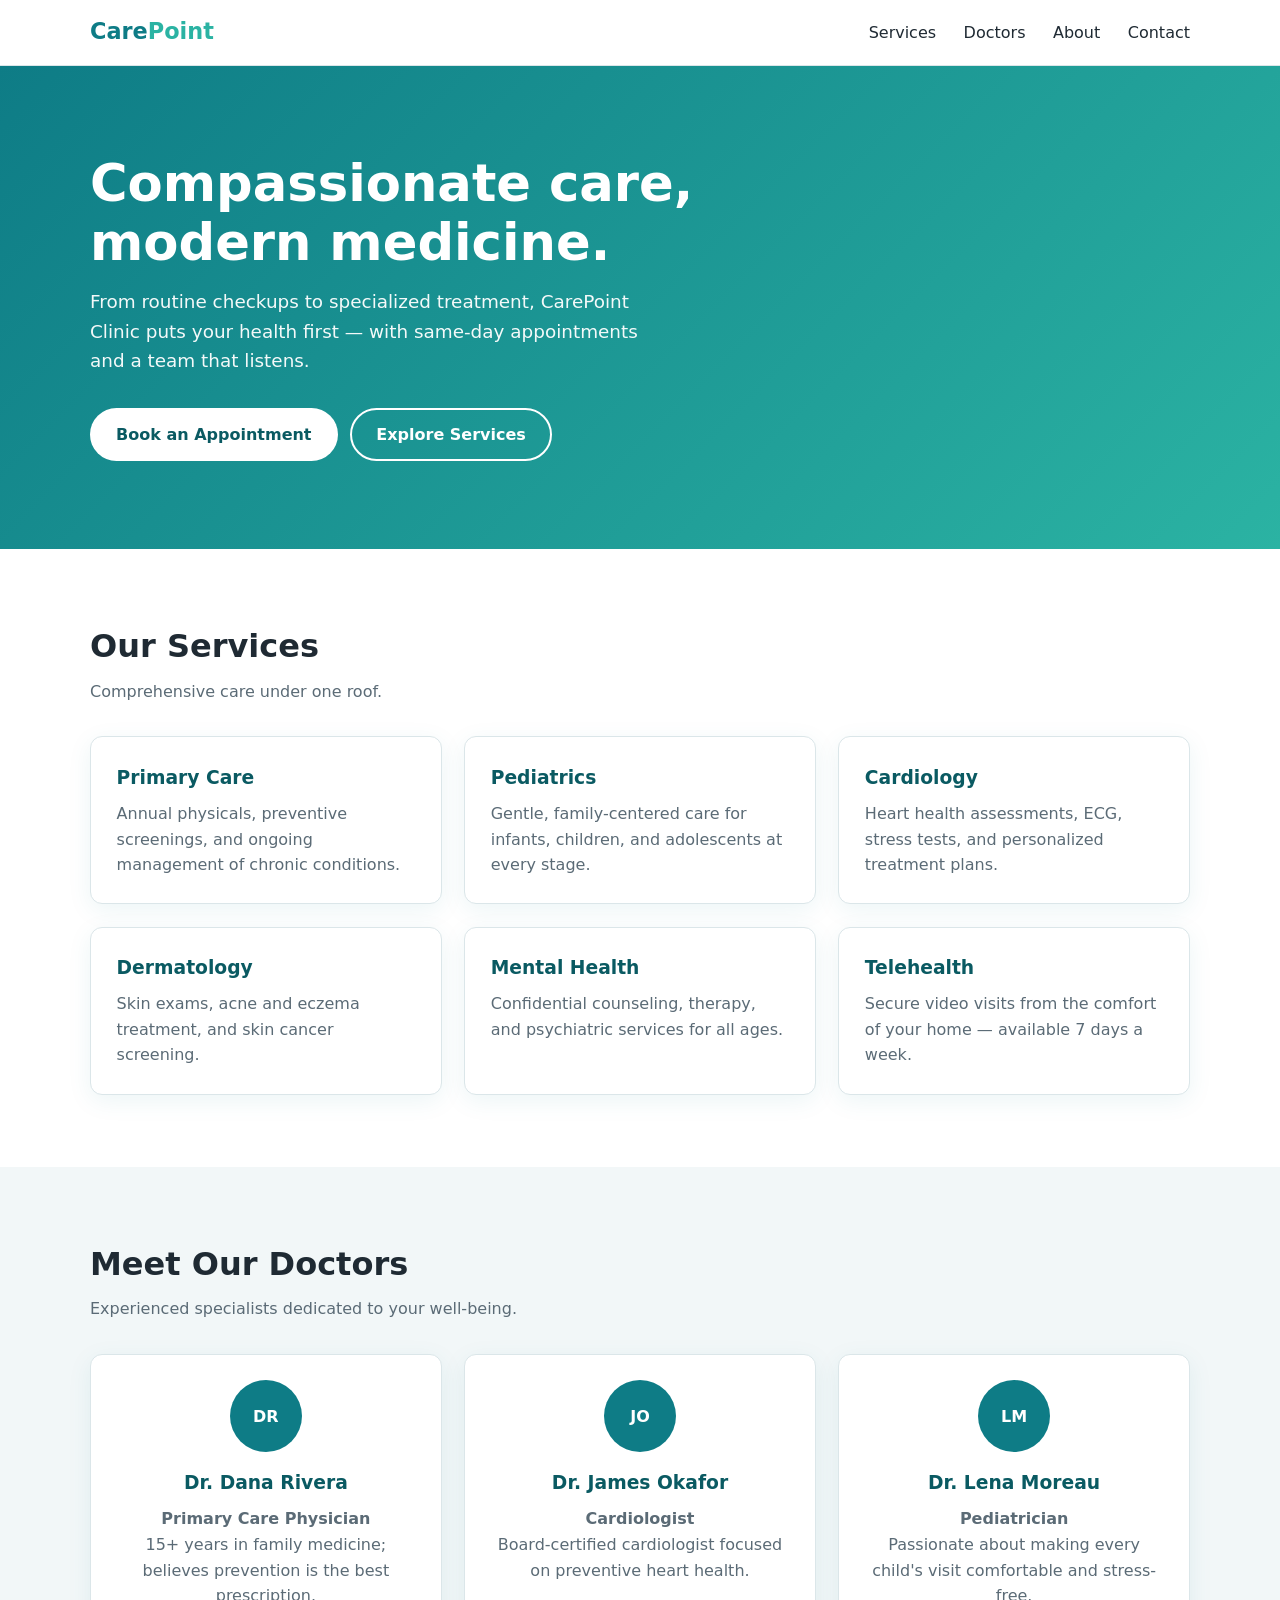
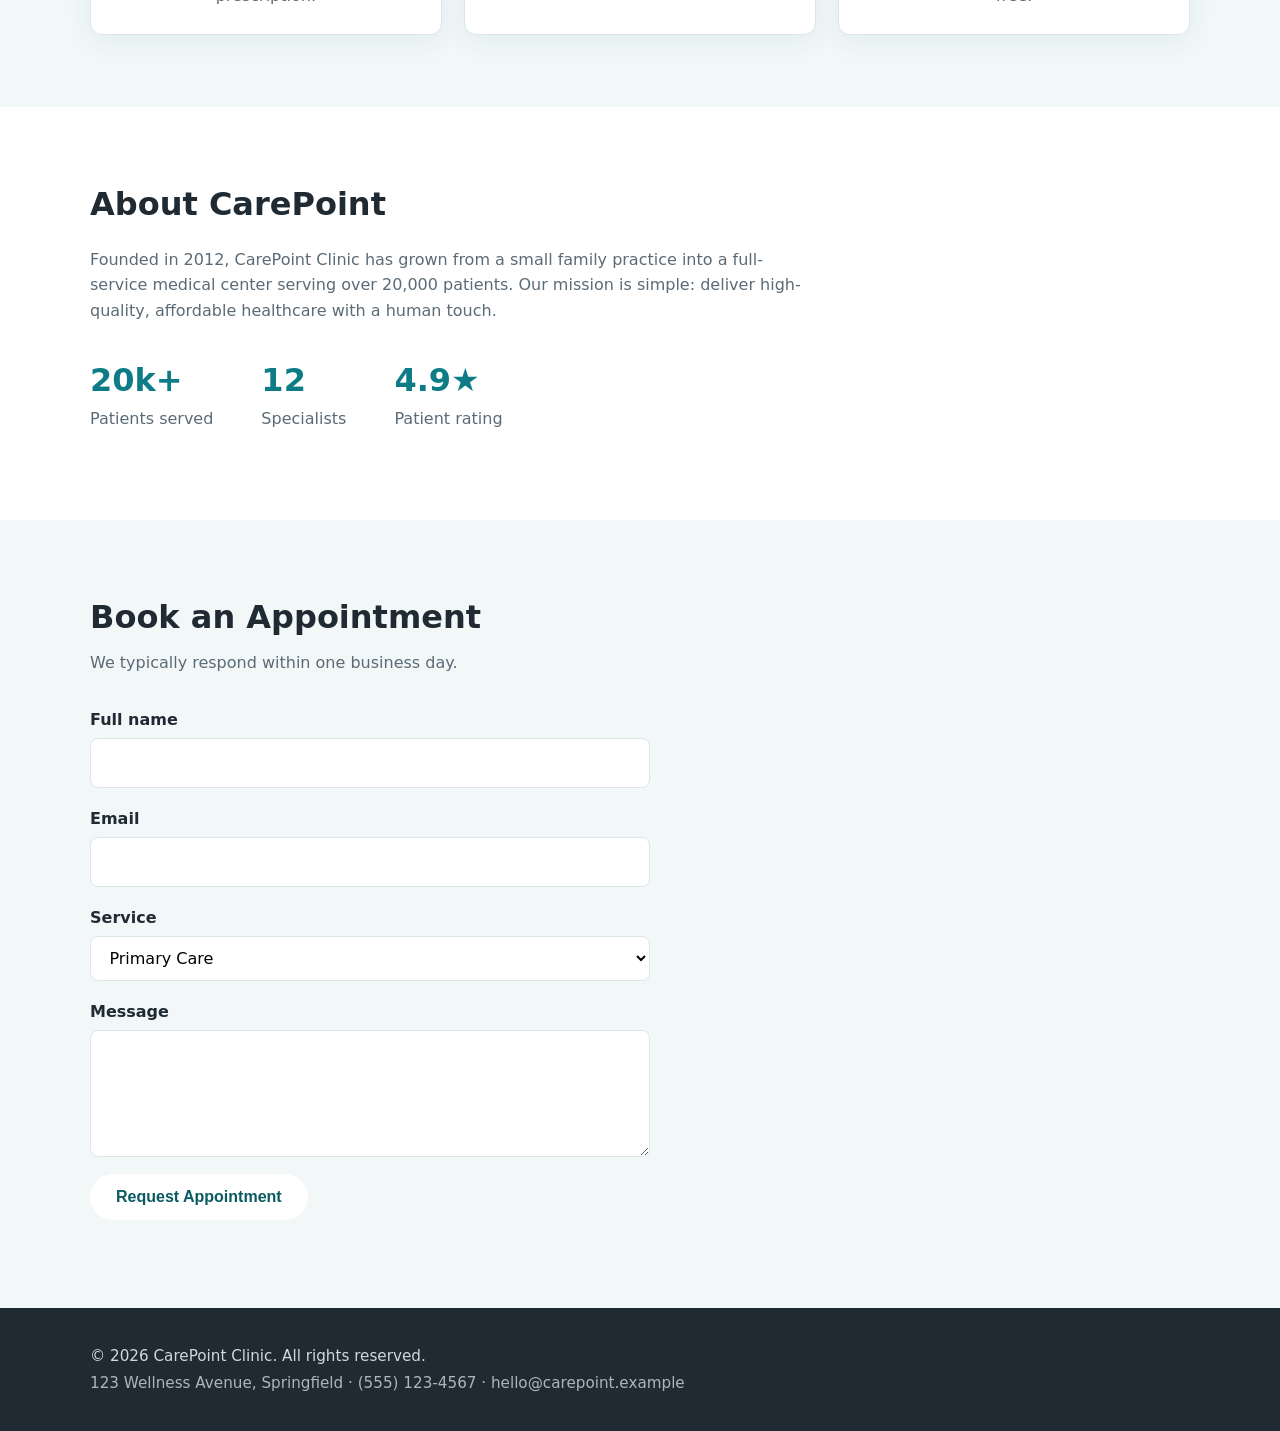
==== index.html @ 27d7a34d "Initial commit: CarePoint Clinic medical site" ====
<!DOCTYPE html>
<html lang="en">
<head>
  <meta charset="UTF-8" />
  <meta name="viewport" content="width=device-width, initial-scale=1.0" />
  <meta name="description" content="CarePoint Clinic — compassionate, modern healthcare for you and your family." />
  <title>CarePoint Clinic — Modern Healthcare</title>
  <link rel="stylesheet" href="styles.css" />
</head>
<body>
  <header class="site-header">
    <div class="container header-inner">
      <a class="logo" href="#top">Care<span>Point</span></a>
      <nav class="main-nav" id="mainNav">
        <a href="#services">Services</a>
        <a href="#doctors">Doctors</a>
        <a href="#about">About</a>
        <a href="#contact">Contact</a>
      </nav>
      <button class="nav-toggle" id="navToggle" aria-label="Toggle navigation" aria-expanded="false">
        <span></span><span></span><span></span>
      </button>
    </div>
  </header>

  <main id="top">
    <section class="hero">
      <div class="container hero-inner">
        <h1>Compassionate care,<br />modern medicine.</h1>
        <p>From routine checkups to specialized treatment, CarePoint Clinic puts your health first — with same-day appointments and a team that listens.</p>
        <div class="hero-actions">
          <a class="btn btn-primary" href="#contact">Book an Appointment</a>
          <a class="btn btn-outline" href="#services">Explore Services</a>
        </div>
      </div>
    </section>

    <section id="services" class="section">
      <div class="container">
        <h2>Our Services</h2>
        <p class="section-sub">Comprehensive care under one roof.</p>
        <div class="card-grid">
          <article class="card">
            <h3>Primary Care</h3>
            <p>Annual physicals, preventive screenings, and ongoing management of chronic conditions.</p>
          </article>
          <article class="card">
            <h3>Pediatrics</h3>
            <p>Gentle, family-centered care for infants, children, and adolescents at every stage.</p>
          </article>
          <article class="card">
            <h3>Cardiology</h3>
            <p>Heart health assessments, ECG, stress tests, and personalized treatment plans.</p>
          </article>
          <article class="card">
            <h3>Dermatology</h3>
            <p>Skin exams, acne and eczema treatment, and skin cancer screening.</p>
          </article>
          <article class="card">
            <h3>Mental Health</h3>
            <p>Confidential counseling, therapy, and psychiatric services for all ages.</p>
          </article>
          <article class="card">
            <h3>Telehealth</h3>
            <p>Secure video visits from the comfort of your home — available 7 days a week.</p>
          </article>
        </div>
      </div>
    </section>

    <section id="doctors" class="section section-alt">
      <div class="container">
        <h2>Meet Our Doctors</h2>
        <p class="section-sub">Experienced specialists dedicated to your well-being.</p>
        <div class="card-grid">
          <article class="card doctor-card">
            <div class="avatar" aria-hidden="true">DR</div>
            <h3>Dr. Dana Rivera</h3>
            <p class="role">Primary Care Physician</p>
            <p>15+ years in family medicine; believes prevention is the best prescription.</p>
          </article>
          <article class="card doctor-card">
            <div class="avatar" aria-hidden="true">JO</div>
            <h3>Dr. James Okafor</h3>
            <p class="role">Cardiologist</p>
            <p>Board-certified cardiologist focused on preventive heart health.</p>
          </article>
          <article class="card doctor-card">
            <div class="avatar" aria-hidden="true">LM</div>
            <h3>Dr. Lena Moreau</h3>
            <p class="role">Pediatrician</p>
            <p>Passionate about making every child's visit comfortable and stress-free.</p>
          </article>
        </div>
      </div>
    </section>

    <section id="about" class="section">
      <div class="container about-inner">
        <h2>About CarePoint</h2>
        <p>Founded in 2012, CarePoint Clinic has grown from a small family practice into a full-service medical center serving over 20,000 patients. Our mission is simple: deliver high-quality, affordable healthcare with a human touch.</p>
        <ul class="stats">
          <li><strong>20k+</strong><span>Patients served</span></li>
          <li><strong>12</strong><span>Specialists</span></li>
          <li><strong>4.9★</strong><span>Patient rating</span></li>
        </ul>
      </div>
    </section>

    <section id="contact" class="section section-alt">
      <div class="container contact-inner">
        <h2>Book an Appointment</h2>
        <p class="section-sub">We typically respond within one business day.</p>
        <form class="contact-form" id="contactForm">
          <div class="form-row">
            <label for="name">Full name</label>
            <input type="text" id="name" name="name" required />
          </div>
          <div class="form-row">
            <label for="email">Email</label>
            <input type="email" id="email" name="email" required />
          </div>
          <div class="form-row">
            <label for="service">Service</label>
            <select id="service" name="service">
              <option>Primary Care</option>
              <option>Pediatrics</option>
              <option>Cardiology</option>
              <option>Dermatology</option>
              <option>Mental Health</option>
              <option>Telehealth</option>
            </select>
          </div>
          <div class="form-row">
            <label for="message">Message</label>
            <textarea id="message" name="message" rows="4"></textarea>
          </div>
          <button type="submit" class="btn btn-primary">Request Appointment</button>
          <p class="form-status" id="formStatus" role="status" aria-live="polite"></p>
        </form>
      </div>
    </section>
  </main>

  <footer class="site-footer">
    <div class="container footer-inner">
      <p>&copy; <span id="year"></span> CarePoint Clinic. All rights reserved.</p>
      <p class="footer-note">123 Wellness Avenue, Springfield · (555) 123-4567 · hello@carepoint.example</p>
    </div>
  </footer>

  <script src="script.js"></script>
</body>
</html>
---- styles.css ----
:root {
  --primary: #0e7c86;
  --primary-dark: #0a5a62;
  --accent: #2bb3a3;
  --text: #1f2a33;
  --muted: #5b6b76;
  --bg: #ffffff;
  --bg-alt: #f2f7f8;
  --border: #dbe6e9;
  --radius: 12px;
  --shadow: 0 6px 24px rgba(14, 124, 134, 0.08);
}

* { box-sizing: border-box; }

html { scroll-behavior: smooth; }

body {
  margin: 0;
  font-family: "Segoe UI", system-ui, -apple-system, sans-serif;
  color: var(--text);
  background: var(--bg);
  line-height: 1.6;
}

.container {
  width: min(1100px, 92%);
  margin: 0 auto;
}

/* Header */
.site-header {
  position: sticky;
  top: 0;
  background: rgba(255, 255, 255, 0.95);
  backdrop-filter: blur(6px);
  border-bottom: 1px solid var(--border);
  z-index: 10;
}

.header-inner {
  display: flex;
  align-items: center;
  justify-content: space-between;
  padding: 0.9rem 0;
}

.logo {
  font-size: 1.4rem;
  font-weight: 700;
  color: var(--primary);
  text-decoration: none;
}
.logo span { color: var(--accent); }

.main-nav a {
  margin-left: 1.4rem;
  color: var(--text);
  text-decoration: none;
  font-weight: 500;
}
.main-nav a:hover { color: var(--primary); }

.nav-toggle {
  display: none;
  flex-direction: column;
  gap: 5px;
  background: none;
  border: 0;
  cursor: pointer;
  padding: 6px;
}
.nav-toggle span {
  width: 24px;
  height: 2px;
  background: var(--text);
  display: block;
}

/* Hero */
.hero {
  background: linear-gradient(135deg, var(--primary) 0%, var(--accent) 100%);
  color: #fff;
  padding: 5.5rem 0;
}
.hero h1 {
  font-size: clamp(2rem, 5vw, 3.2rem);
  line-height: 1.15;
  margin: 0 0 1rem;
}
.hero p {
  font-size: 1.15rem;
  max-width: 560px;
  margin: 0 0 2rem;
  opacity: 0.95;
}
.hero-actions { display: flex; gap: 0.8rem; flex-wrap: wrap; }

/* Buttons */
.btn {
  display: inline-block;
  padding: 0.75rem 1.5rem;
  border-radius: 999px;
  font-weight: 600;
  text-decoration: none;
  border: 2px solid transparent;
  cursor: pointer;
  font-size: 1rem;
}
.btn-primary {
  background: #fff;
  color: var(--primary-dark);
}
.btn-primary:hover { background: #eaf6f7; }
.btn-outline {
  border-color: #fff;
  color: #fff;
}
.btn-outline:hover { background: rgba(255, 255, 255, 0.12); }

/* Sections */
.section { padding: 4.5rem 0; }
.section-alt { background: var(--bg-alt); }
.section h2 { font-size: 2rem; margin: 0 0 0.4rem; }
.section-sub { color: var(--muted); margin: 0 0 2rem; }

/* Cards */
.card-grid {
  display: grid;
  grid-template-columns: repeat(auto-fit, minmax(260px, 1fr));
  gap: 1.4rem;
}
.card {
  background: #fff;
  border: 1px solid var(--border);
  border-radius: var(--radius);
  padding: 1.6rem;
  box-shadow: var(--shadow);
}
.card h3 { margin: 0 0 0.5rem; color: var(--primary-dark); }
.card p { margin: 0; color: var(--muted); }

.doctor-card { text-align: center; }
.avatar {
  width: 72px;
  height: 72px;
  border-radius: 50%;
  background: var(--primary);
  color: #fff;
  display: flex;
  align-items: center;
  justify-content: center;
  font-weight: 700;
  margin: 0 auto 1rem;
}
.role { color: var(--accent); font-weight: 600; }

/* About */
.about-inner p { max-width: 720px; color: var(--muted); }
.stats {
  list-style: none;
  padding: 0;
  display: flex;
  gap: 3rem;
  flex-wrap: wrap;
  margin-top: 2rem;
}
.stats li { display: flex; flex-direction: column; }
.stats strong { font-size: 2rem; color: var(--primary); }
.stats span { color: var(--muted); }

/* Contact form */
.contact-form { max-width: 560px; }
.form-row { margin-bottom: 1.1rem; display: flex; flex-direction: column; }
.form-row label { font-weight: 600; margin-bottom: 0.35rem; }
.form-row input,
.form-row select,
.form-row textarea {
  padding: 0.7rem 0.9rem;
  border: 1px solid var(--border);
  border-radius: 8px;
  font: inherit;
  background: #fff;
}
.form-row input:focus,
.form-row select:focus,
.form-row textarea:focus {
  outline: 2px solid var(--accent);
  border-color: transparent;
}
.form-status { margin-top: 0.8rem; color: var(--primary-dark); font-weight: 600; }

/* Footer */
.site-footer {
  background: var(--text);
  color: #cfd9de;
  padding: 2rem 0;
  font-size: 0.95rem;
}
.footer-inner p { margin: 0.2rem 0; }
.footer-note { opacity: 0.8; }

/* Responsive */
@media (max-width: 720px) {
  .nav-toggle { display: flex; }
  .main-nav {
    display: none;
    position: absolute;
    top: 100%;
    left: 0;
    right: 0;
    background: #fff;
    flex-direction: column;
    padding: 1rem 4%;
    border-bottom: 1px solid var(--border);
  }
  .main-nav.open { display: flex; }
  .main-nav a { margin: 0.5rem 0; }
  .hero { padding: 3.5rem 0; }
}
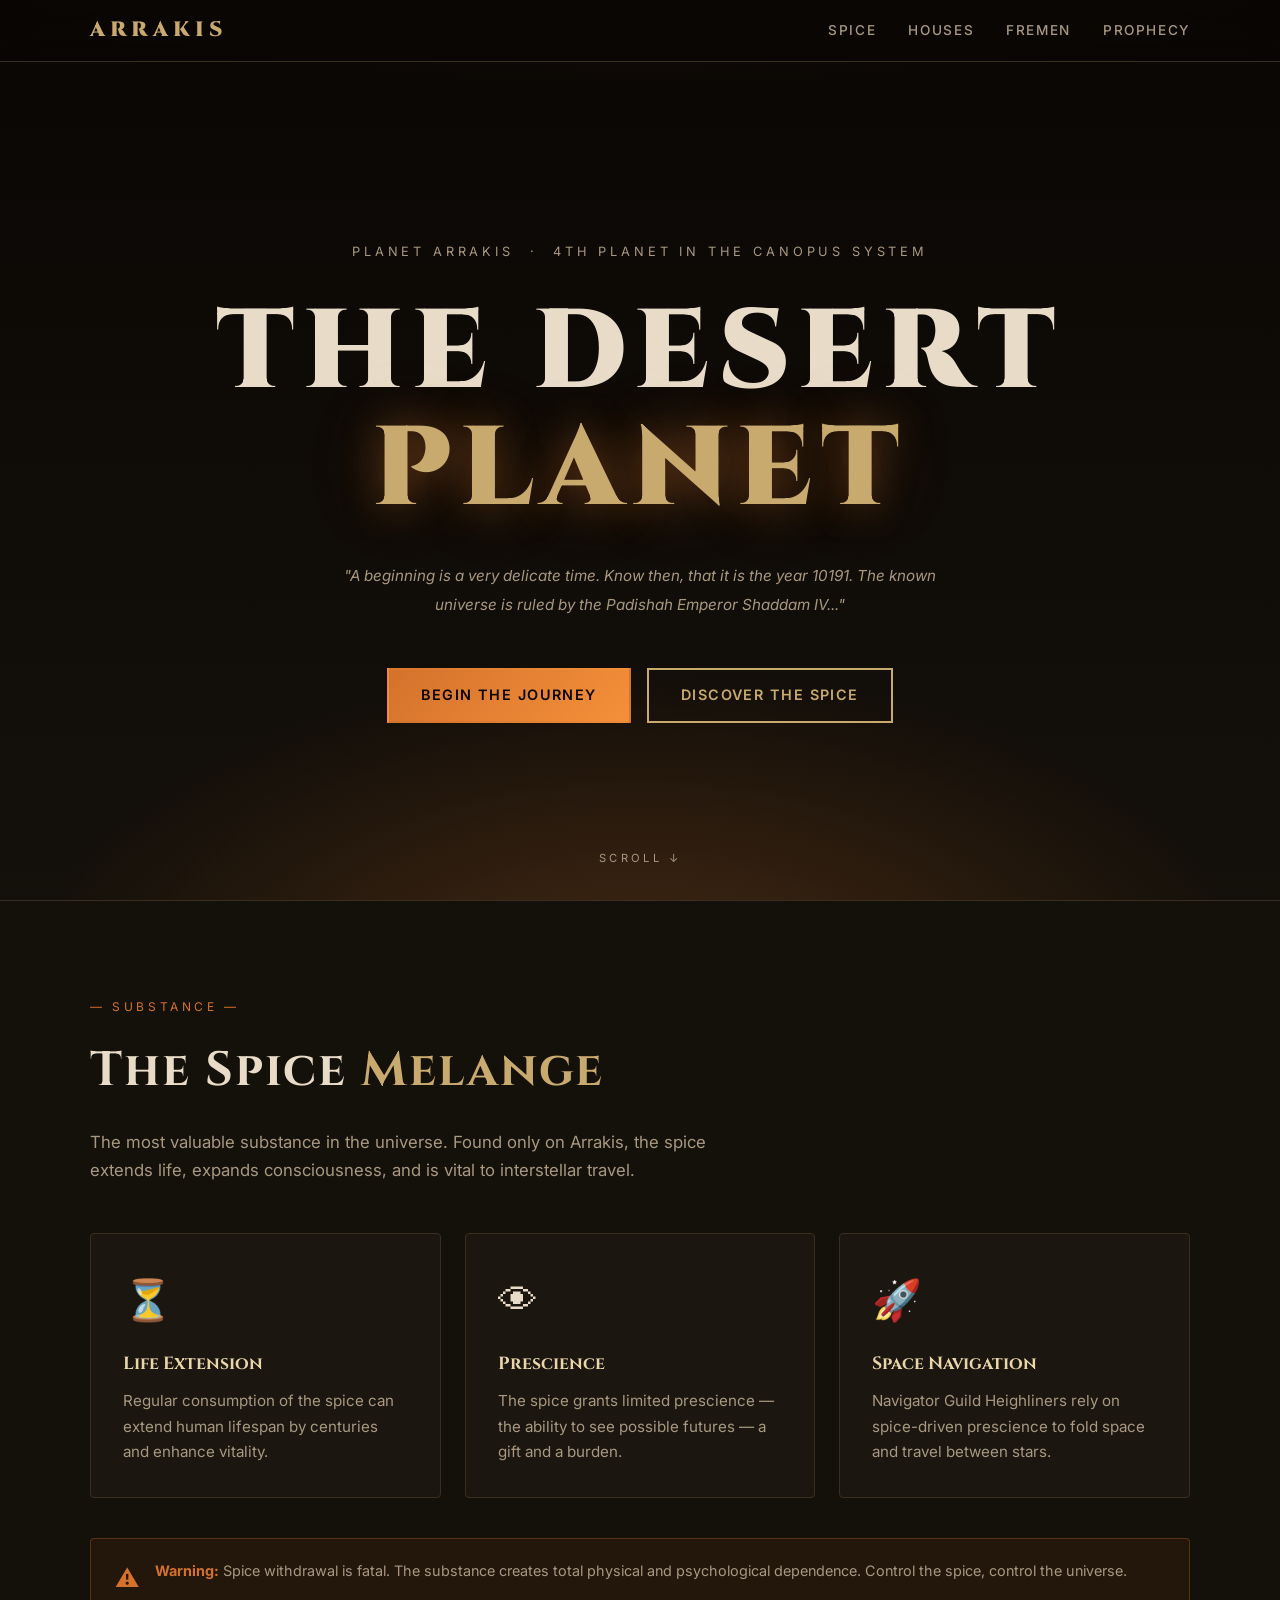
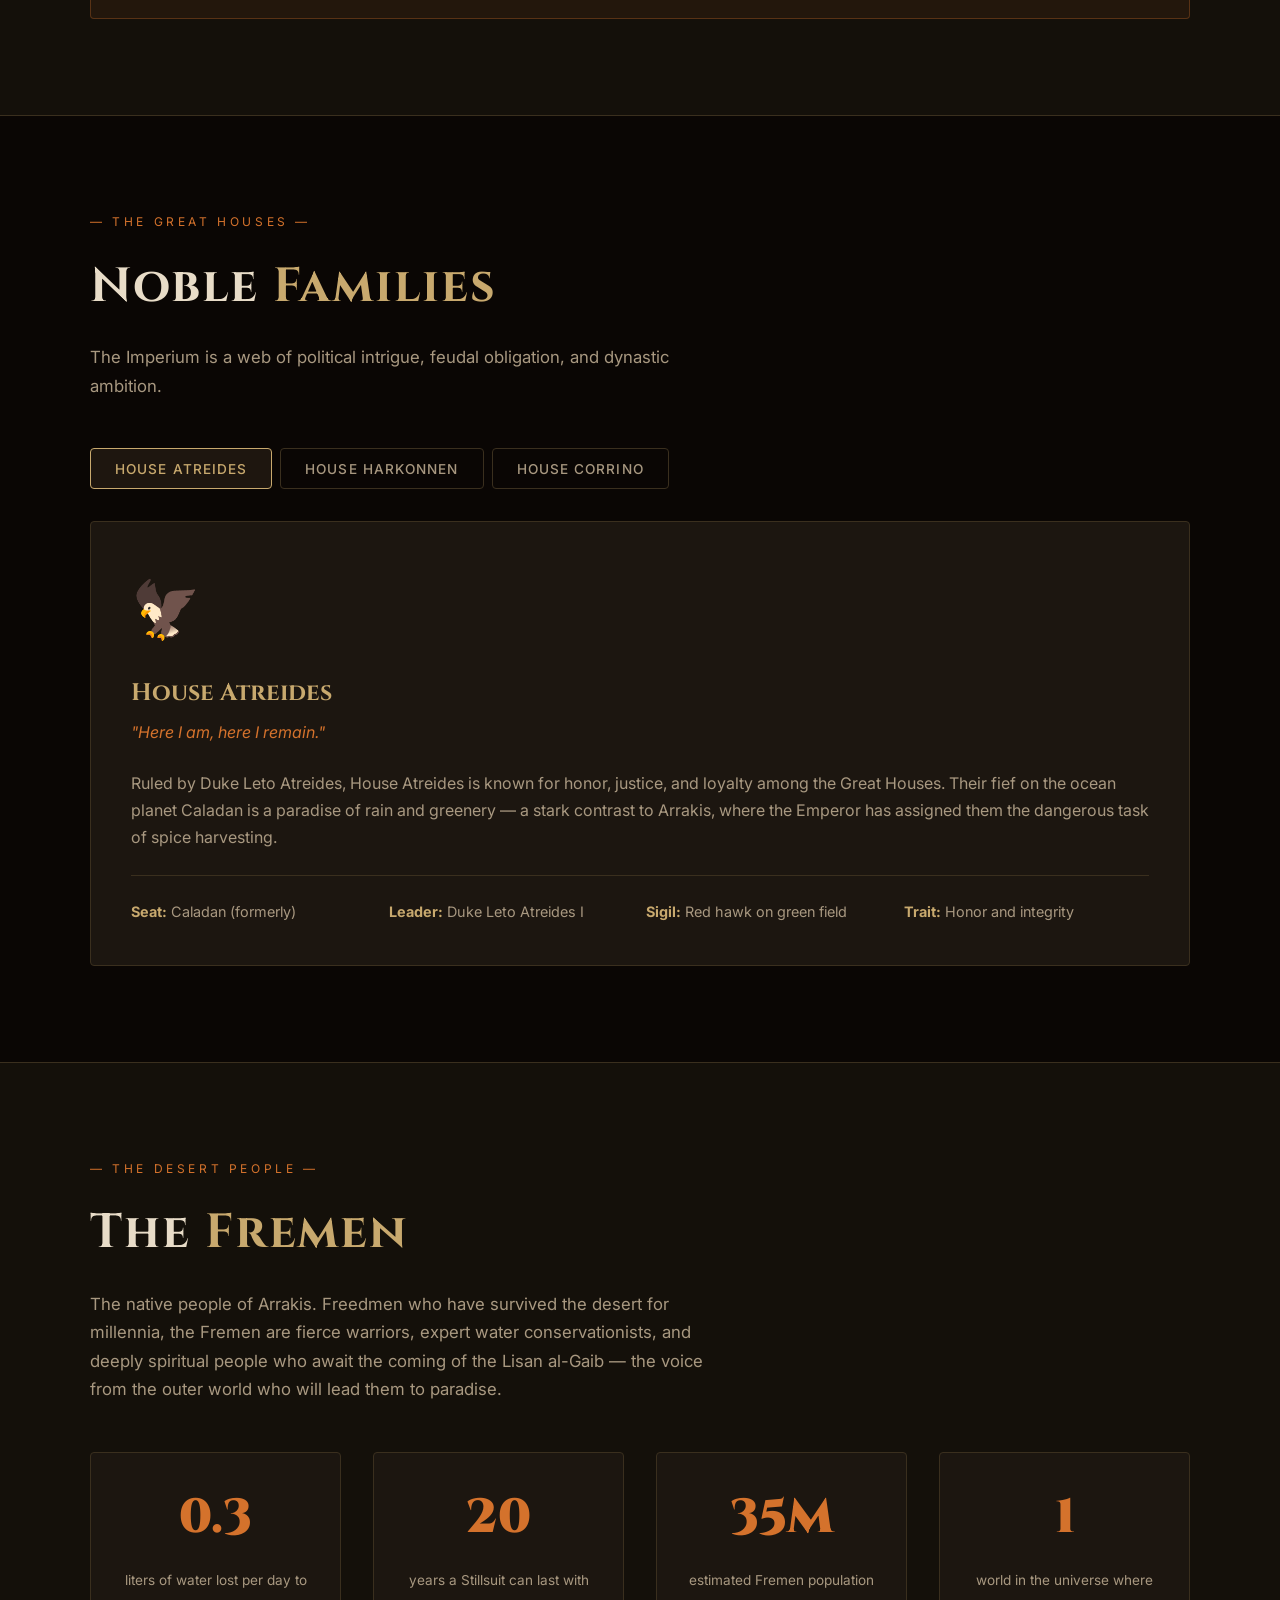
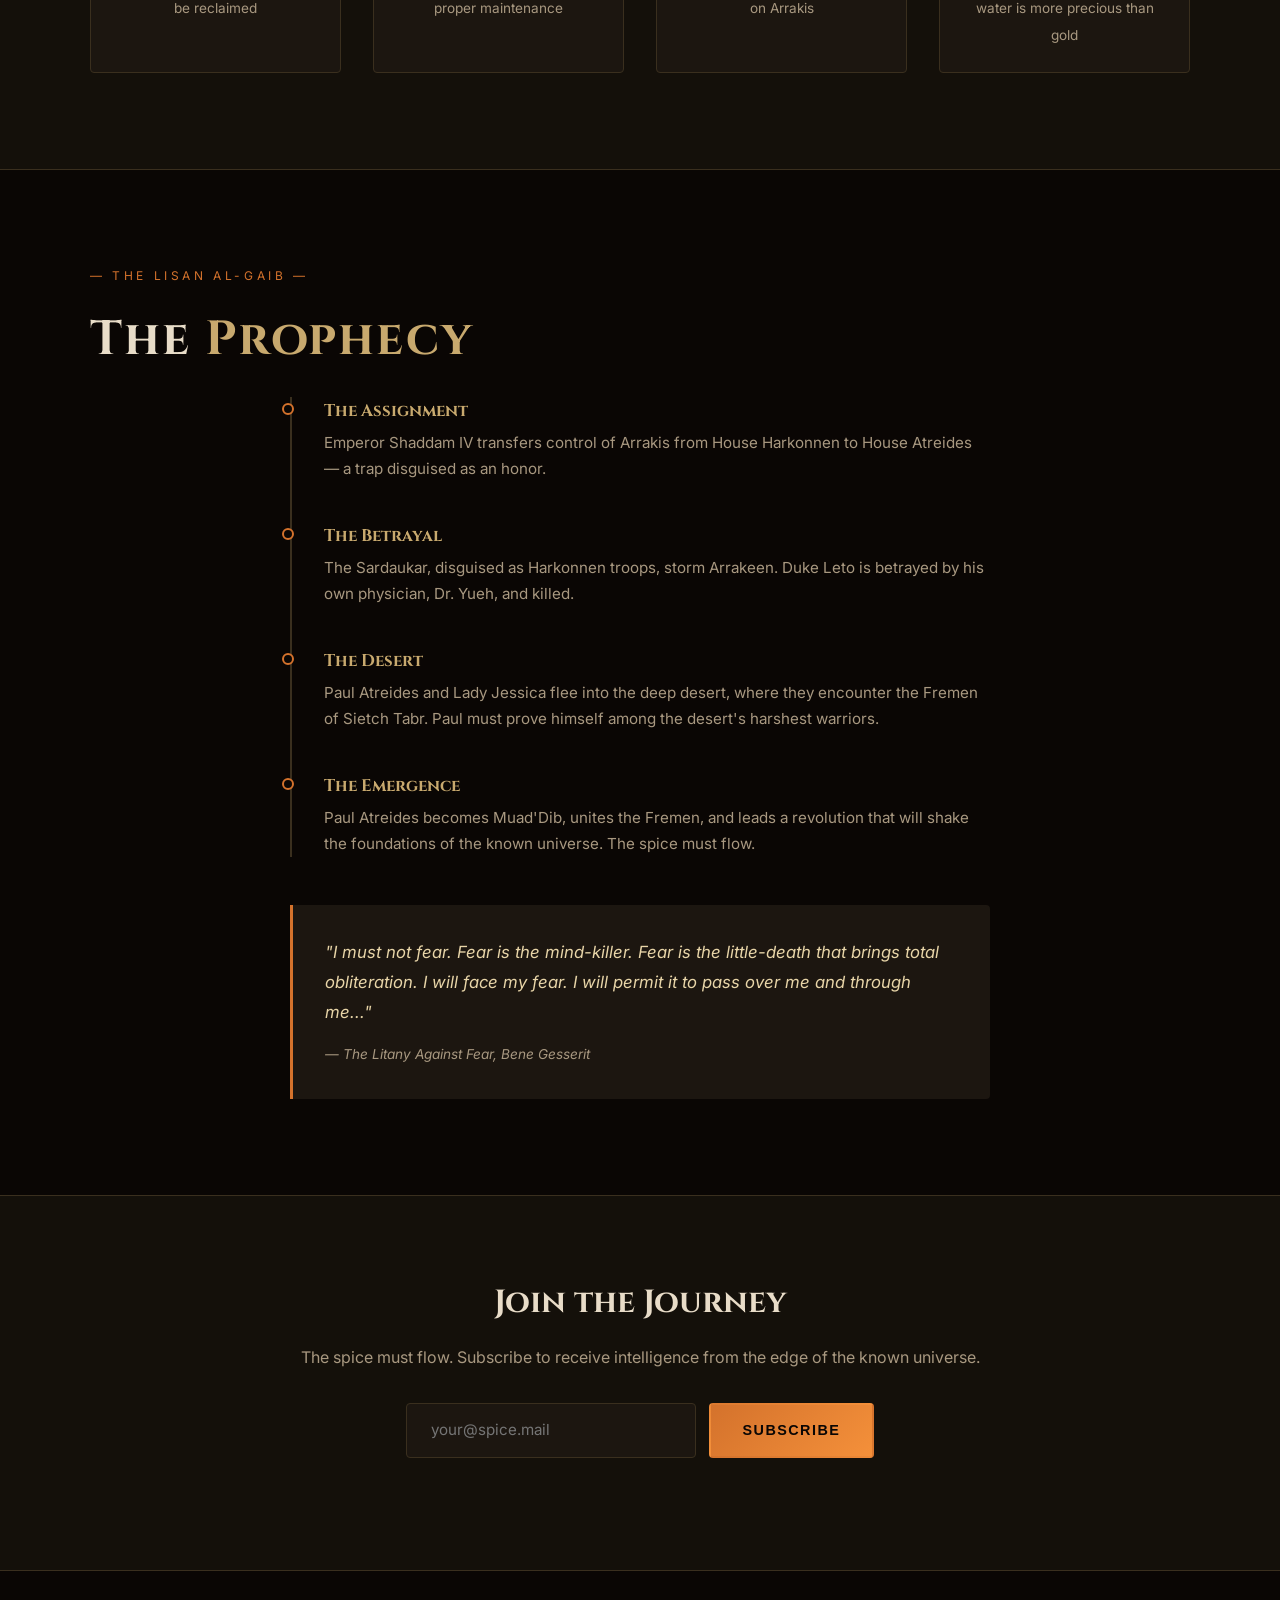
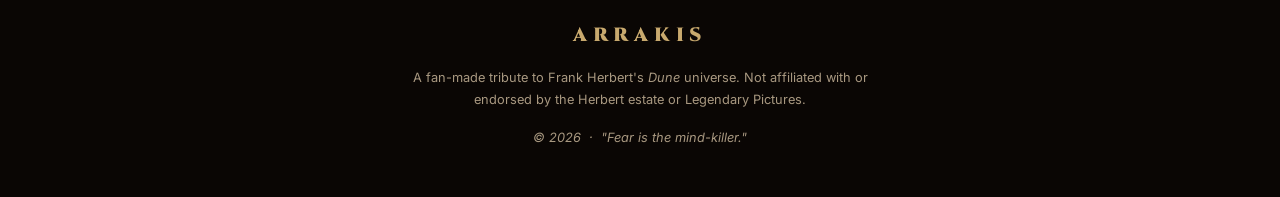
==== commit f2784259: "Replace with Dune-themed site" ====
--- a/index.html
+++ b/index.html
@@ -3,19 +3,19 @@
 <head>
   <meta charset="UTF-8" />
   <meta name="viewport" content="width=device-width, initial-scale=1.0" />
-  <meta name="description" content="CarePoint Clinic — compassionate, modern healthcare for you and your family." />
-  <title>CarePoint Clinic — Modern Healthcare</title>
+  <meta name="description" content="ARRAKIS — The Desert Planet. Experience the world of Dune: spice, sandworms, and the path of the Lisan al-Gaib." />
+  <title>ARRAKIS — The Desert Planet</title>
   <link rel="stylesheet" href="styles.css" />
 </head>
 <body>
   <header class="site-header">
     <div class="container header-inner">
-      <a class="logo" href="#top">Care<span>Point</span></a>
+      <a class="logo" href="#top">ARRAKIS</a>
       <nav class="main-nav" id="mainNav">
-        <a href="#services">Services</a>
-        <a href="#doctors">Doctors</a>
-        <a href="#about">About</a>
-        <a href="#contact">Contact</a>
+        <a href="#spice">Spice</a>
+        <a href="#houses">Houses</a>
+        <a href="# Fremen">Fremen</a>
+        <a href="#prophecy">Prophecy</a>
       </nav>
       <button class="nav-toggle" id="navToggle" aria-label="Toggle navigation" aria-expanded="false">
         <span></span><span></span><span></span>
@@ -24,128 +24,198 @@
   </header>
 
   <main id="top">
+    <!-- Hero -->
     <section class="hero">
+      <div class="sand-particles" id="sandParticles"></div>
       <div class="container hero-inner">
-        <h1>Compassionate care,<br />modern medicine.</h1>
-        <p>From routine checkups to specialized treatment, CarePoint Clinic puts your health first — with same-day appointments and a team that listens.</p>
+        <p class="hero-eyebrow"> Planet Arrakis &nbsp;·&nbsp; 4th planet in the Canopus system</p>
+        <h1 class="hero-title">
+          <span class="line">THE DESERT</span>
+          <span class="line glow">PLANET</span>
+        </h1>
+        <p class="hero-quote">"A beginning is a very delicate time. Know then, that it is the year 10191. The known universe is ruled by the Padishah Emperor Shaddam IV..."</p>
         <div class="hero-actions">
-          <a class="btn btn-primary" href="#contact">Book an Appointment</a>
-          <a class="btn btn-outline" href="#services">Explore Services</a>
-        </div>
-      </div>
-    </section>
-
-    <section id="services" class="section">
-      <div class="container">
-        <h2>Our Services</h2>
-        <p class="section-sub">Comprehensive care under one roof.</p>
+          <a class="btn btn-spice" href="#prophecy">Begin the Journey</a>
+          <a class="btn btn-outline" href="#spice">Discover the Spice</a>
+        </div>
+      </div>
+      <div class="hero-scroll" aria-hidden="true">SCROLL ↓</div>
+    </section>
+
+    <!-- Spice section -->
+    <section id="spice" class="section spice-section">
+      <div class="container">
+        <div class="section-label">— Substance —</div>
+        <h2 class="section-title">The Spice <span class="accent">Melange</span></h2>
+        <p class="section-lead">The most valuable substance in the universe. Found only on Arrakis, the spice extends life, expands consciousness, and is vital to interstellar travel.</p>
         <div class="card-grid">
-          <article class="card">
-            <h3>Primary Care</h3>
-            <p>Annual physicals, preventive screenings, and ongoing management of chronic conditions.</p>
-          </article>
-          <article class="card">
-            <h3>Pediatrics</h3>
-            <p>Gentle, family-centered care for infants, children, and adolescents at every stage.</p>
-          </article>
-          <article class="card">
-            <h3>Cardiology</h3>
-            <p>Heart health assessments, ECG, stress tests, and personalized treatment plans.</p>
-          </article>
-          <article class="card">
-            <h3>Dermatology</h3>
-            <p>Skin exams, acne and eczema treatment, and skin cancer screening.</p>
-          </article>
-          <article class="card">
-            <h3>Mental Health</h3>
-            <p>Confidential counseling, therapy, and psychiatric services for all ages.</p>
-          </article>
-          <article class="card">
-            <h3>Telehealth</h3>
-            <p>Secure video visits from the comfort of your home — available 7 days a week.</p>
-          </article>
-        </div>
-      </div>
-    </section>
-
-    <section id="doctors" class="section section-alt">
-      <div class="container">
-        <h2>Meet Our Doctors</h2>
-        <p class="section-sub">Experienced specialists dedicated to your well-being.</p>
-        <div class="card-grid">
-          <article class="card doctor-card">
-            <div class="avatar" aria-hidden="true">DR</div>
-            <h3>Dr. Dana Rivera</h3>
-            <p class="role">Primary Care Physician</p>
-            <p>15+ years in family medicine; believes prevention is the best prescription.</p>
-          </article>
-          <article class="card doctor-card">
-            <div class="avatar" aria-hidden="true">JO</div>
-            <h3>Dr. James Okafor</h3>
-            <p class="role">Cardiologist</p>
-            <p>Board-certified cardiologist focused on preventive heart health.</p>
-          </article>
-          <article class="card doctor-card">
-            <div class="avatar" aria-hidden="true">LM</div>
-            <h3>Dr. Lena Moreau</h3>
-            <p class="role">Pediatrician</p>
-            <p>Passionate about making every child's visit comfortable and stress-free.</p>
-          </article>
-        </div>
-      </div>
-    </section>
-
-    <section id="about" class="section">
-      <div class="container about-inner">
-        <h2>About CarePoint</h2>
-        <p>Founded in 2012, CarePoint Clinic has grown from a small family practice into a full-service medical center serving over 20,000 patients. Our mission is simple: deliver high-quality, affordable healthcare with a human touch.</p>
-        <ul class="stats">
-          <li><strong>20k+</strong><span>Patients served</span></li>
-          <li><strong>12</strong><span>Specialists</span></li>
-          <li><strong>4.9★</strong><span>Patient rating</span></li>
-        </ul>
-      </div>
-    </section>
-
-    <section id="contact" class="section section-alt">
-      <div class="container contact-inner">
-        <h2>Book an Appointment</h2>
-        <p class="section-sub">We typically respond within one business day.</p>
-        <form class="contact-form" id="contactForm">
-          <div class="form-row">
-            <label for="name">Full name</label>
-            <input type="text" id="name" name="name" required />
-          </div>
-          <div class="form-row">
-            <label for="email">Email</label>
-            <input type="email" id="email" name="email" required />
-          </div>
-          <div class="form-row">
-            <label for="service">Service</label>
-            <select id="service" name="service">
-              <option>Primary Care</option>
-              <option>Pediatrics</option>
-              <option>Cardiology</option>
-              <option>Dermatology</option>
-              <option>Mental Health</option>
-              <option>Telehealth</option>
-            </select>
-          </div>
-          <div class="form-row">
-            <label for="message">Message</label>
-            <textarea id="message" name="message" rows="4"></textarea>
-          </div>
-          <button type="submit" class="btn btn-primary">Request Appointment</button>
-          <p class="form-status" id="formStatus" role="status" aria-live="polite"></p>
+          <article class="card spice-card">
+            <div class="card-icon">⏳</div>
+            <h3>Life Extension</h3>
+            <p>Regular consumption of the spice can extend human lifespan by centuries and enhance vitality.</p>
+          </article>
+          <article class="card spice-card">
+            <div class="card-icon">👁</div>
+            <h3>Prescience</h3>
+            <p>The spice grants limited prescience — the ability to see possible futures — a gift and a burden.</p>
+          </article>
+          <article class="card spice-card">
+            <div class="card-icon">🚀</div>
+            <h3>Space Navigation</h3>
+            <p>Navigator Guild Heighliners rely on spice-driven prescience to fold space and travel between stars.</p>
+          </article>
+        </div>
+        <div class="spice-warning">
+          <span class="warn-icon">⚠</span>
+          <p><strong>Warning:</strong> Spice withdrawal is fatal. The substance creates total physical and psychological dependence. Control the spice, control the universe.</p>
+        </div>
+      </div>
+    </section>
+
+    <!-- Houses section -->
+    <section id="houses" class="section houses-section">
+      <div class="container">
+        <div class="section-label">— The Great Houses —</div>
+        <h2 class="section-title">Noble <span class="accent">Families</span></h2>
+        <p class="section-lead">The Imperium is a web of political intrigue, feudal obligation, and dynastic ambition.</p>
+
+        <div class="house-tabs" id="houseTabs">
+          <button class="house-tab active" data-house="atreides">House Atreides</button>
+          <button class="house-tab" data-house="harkonnen">House Harkonnen</button>
+          <button class="house-tab" data-house="corrino">House Corrino</button>
+        </div>
+
+        <div class="house-panels" id="housePanels">
+          <article class="house-panel active" data-house="atreides">
+            <div class="house-emblem">🦅</div>
+            <h3>House Atreides</h3>
+            <p class="house-motto">"Here I am, here I remain."</p>
+            <p>Ruled by Duke Leto Atreides, House Atreides is known for honor, justice, and loyalty among the Great Houses. Their fief on the ocean planet Caladan is a paradise of rain and greenery — a stark contrast to Arrakis, where the Emperor has assigned them the dangerous task of spice harvesting.</p>
+            <ul class="house-facts">
+              <li><strong>Seat:</strong> Caladan (formerly)</li>
+              <li><strong>Leader:</strong> Duke Leto Atreides I</li>
+              <li><strong>Sigil:</strong> Red hawk on green field</li>
+              <li><strong>Trait:</strong> Honor and integrity</li>
+            </ul>
+          </article>
+
+          <article class="house-panel" data-house="harkonnen">
+            <div class="house-emblem">🐏</div>
+            <h3>House Harkonnen</h3>
+            <p class="house-motto">"Fear is the mind-killer."</p>
+            <p>The Harkonnen dynasty, led by the grotesquely obese Baron Vladimir Harkonnen, thrives on cruelty, exploitation, and treachery. Their homeworld of Giedi Prime is an industrial wasteland of pollution and slave labor. For generations, they have been the bitter enemies of House Atreides.</p>
+            <ul class="house-facts">
+              <li><strong>Seat:</strong> Giedi Prime</li>
+              <li><strong>Leader:</strong> Baron Vladimir Harkonnen</li>
+              <li><strong>Sigil:</strong> Black ram on yellow field</li>
+              <li><strong>Trait:</strong> Cruelty and greed</li>
+            </ul>
+          </article>
+
+          <article class="house-panel" data-house="corrino">
+            <div class="house-emblem">🦁</div>
+            <h3>House Corrino</h3>
+            <p class="house-motto">"The throne is earned by blood."</p>
+            <p>The Corrino family has ruled the known universe for over 10,000 years since the Butlerian Jihad. Padishah Emperor Shaddam IV sits on the Golden Lion Throne, but his power is balanced — and threatened — by the Landsraad of Great Houses and the Spacing Guild.</p>
+            <ul class="house-facts">
+              <li><strong>Seat:</strong> Kaitain</li>
+              <li><strong>Leader:</strong> Padishah Emperor Shaddam IV</li>
+              <li><strong>Sigil:</strong> Golden lion</li>
+              <li><strong>Trait:</strong> Political cunning</li>
+            </ul>
+          </article>
+        </div>
+      </div>
+    </section>
+
+    <!-- Fremen section -->
+    <section id="fremen" class="section fremen-section">
+      <div class="container fremen-inner">
+        <div class="section-label">— The Desert People —</div>
+        <h2 class="section-title">The <span class="accent">Fremen</span></h2>
+        <p class="section-lead">The native people of Arrakis. Freedmen who have survived the desert for millennia, the Fremen are fierce warriors, expert water conservationists, and deeply spiritual people who await the coming of the Lisan al-Gaib — the voice from the outer world who will lead them to paradise.</p>
+        <div class="fremen-grid">
+          <div class="fremen-stat">
+            <span class="stat-number">0.3</span>
+            <span class="stat-label">liters of water lost per day to be reclaimed</span>
+          </div>
+          <div class="fremen-stat">
+            <span class="stat-number">20</span>
+            <span class="stat-label">years a Stillsuit can last with proper maintenance</span>
+          </div>
+          <div class="fremen-stat">
+            <span class="stat-number">35M</span>
+            <span class="stat-label">estimated Fremen population on Arrakis</span>
+          </div>
+          <div class="fremen-stat">
+            <span class="stat-number">1</span>
+            <span class="stat-label">world in the universe where water is more precious than gold</span>
+          </div>
+        </div>
+      </div>
+    </section>
+
+    <!-- Prophecy section -->
+    <section id="prophecy" class="section prophecy-section">
+      <div class="container">
+        <div class="section-label">— The Lisan al-Gaib —</div>
+        <h2 class="section-title">The <span class="accent">Prophecy</span></h2>
+        <div class="prophecy-timeline">
+          <div class="timeline-item">
+            <div class="timeline-dot"></div>
+            <div class="timeline-content">
+              <h4>The Assignment</h4>
+              <p>Emperor Shaddam IV transfers control of Arrakis from House Harkonnen to House Atreides — a trap disguised as an honor.</p>
+            </div>
+          </div>
+          <div class="timeline-item">
+            <div class="timeline-dot"></div>
+            <div class="timeline-content">
+              <h4>The Betrayal</h4>
+              <p>The Sardaukar, disguised as Harkonnen troops, storm Arrakeen. Duke Leto is betrayed by his own physician, Dr. Yueh, and killed.</p>
+            </div>
+          </div>
+          <div class="timeline-item">
+            <div class="timeline-dot"></div>
+            <div class="timeline-content">
+              <h4>The Desert</h4>
+              <p>Paul Atreides and Lady Jessica flee into the deep desert, where they encounter the Fremen of Sietch Tabr. Paul must prove himself among the desert's harshest warriors.</p>
+            </div>
+          </div>
+          <div class="timeline-item">
+            <div class="timeline-dot"></div>
+            <div class="timeline-content">
+              <h4>The Emergence</h4>
+              <p>Paul Atreides becomes Muad'Dib, unites the Fremen, and leads a revolution that will shake the foundations of the known universe. The spice must flow.</p>
+            </div>
+          </div>
+        </div>
+        <blockquote class="prophecy-quote">
+          <p>"I must not fear. Fear is the mind-killer. Fear is the little-death that brings total obliteration. I will face my fear. I will permit it to pass over me and through me..."</p>
+          <cite>— The Litany Against Fear, Bene Gesserit</cite>
+        </blockquote>
+      </div>
+    </section>
+
+    <!-- Footer CTA -->
+    <section class="footer-cta">
+      <div class="container">
+        <h2>Join the <span class="accent">Journey</span></h2>
+        <p>The spice must flow. Subscribe to receive intelligence from the edge of the known universe.</p>
+        <form class="cta-form" id="ctaForm">
+          <input type="email" id="ctaEmail" placeholder="your@spice.mail" required />
+          <button type="submit" class="btn btn-spice">Subscribe</button>
         </form>
+        <p class="cta-status" id="ctaStatus" role="status" aria-live="polite"></p>
       </div>
     </section>
   </main>
 
   <footer class="site-footer">
     <div class="container footer-inner">
-      <p>&copy; <span id="year"></span> CarePoint Clinic. All rights reserved.</p>
-      <p class="footer-note">123 Wellness Avenue, Springfield · (555) 123-4567 · hello@carepoint.example</p>
+      <p class="footer-logo">ARRAKIS</p>
+      <p class="footer-note">A fan-made tribute to Frank Herbert's <em>Dune</em> universe. Not affiliated with or endorsed by the Herbert estate or Legendary Pictures.</p>
+      <p class="footer-copy">&copy; <span id="year"></span> &nbsp;·&nbsp; "Fear is the mind-killer."</p>
     </div>
   </footer>
 
--- a/styles.css
+++ b/styles.css
@@ -1,26 +1,29 @@
+@import url('https://fonts.googleapis.com/css2?family=Cinzel:wght@400;700;900&family=Inter:wght@300;400;500;600&display=swap');
+
 :root {
-  --primary: #0e7c86;
-  --primary-dark: #0a5a62;
-  --accent: #2bb3a3;
-  --text: #1f2a33;
-  --muted: #5b6b76;
-  --bg: #ffffff;
-  --bg-alt: #f2f7f8;
-  --border: #dbe6e9;
-  --radius: 12px;
-  --shadow: 0 6px 24px rgba(14, 124, 134, 0.08);
-}
-
-* { box-sizing: border-box; }
+  --bg-deep: #0a0604;
+  --bg-dark: #14100a;
+  --bg-card: #1c1610;
+  --sand: #c8a96e;
+  --sand-light: #e8d5a8;
+  --spice: #d4722c;
+  --spice-bright: #f4903a;
+  --text: #e8dcc8;
+  --text-muted: #a89880;
+  --border: #3a2f1e;
+  --radius: 4px;
+}
+
+* { box-sizing: border-box; margin: 0; padding: 0; }
 
 html { scroll-behavior: smooth; }
 
 body {
-  margin: 0;
-  font-family: "Segoe UI", system-ui, -apple-system, sans-serif;
+  font-family: 'Inter', system-ui, sans-serif;
+  background: var(--bg-deep);
   color: var(--text);
-  background: var(--bg);
-  line-height: 1.6;
+  line-height: 1.7;
+  overflow-x: hidden;
 }
 
 .container {
@@ -28,38 +31,43 @@
   margin: 0 auto;
 }
 
-/* Header */
+/* ============ HEADER ============ */
 .site-header {
-  position: sticky;
-  top: 0;
-  background: rgba(255, 255, 255, 0.95);
-  backdrop-filter: blur(6px);
+  position: fixed;
+  top: 0; left: 0; right: 0;
+  z-index: 100;
+  background: rgba(10, 6, 4, 0.85);
+  backdrop-filter: blur(12px);
   border-bottom: 1px solid var(--border);
-  z-index: 10;
 }
 
 .header-inner {
   display: flex;
   align-items: center;
   justify-content: space-between;
-  padding: 0.9rem 0;
+  padding: 0.8rem 0;
 }
 
 .logo {
-  font-size: 1.4rem;
-  font-weight: 700;
-  color: var(--primary);
+  font-family: 'Cinzel', serif;
+  font-size: 1.3rem;
+  font-weight: 900;
+  letter-spacing: 0.25em;
+  color: var(--sand);
   text-decoration: none;
 }
-.logo span { color: var(--accent); }
-
+
+.main-nav { display: flex; gap: 2rem; }
 .main-nav a {
-  margin-left: 1.4rem;
-  color: var(--text);
+  color: var(--text-muted);
   text-decoration: none;
+  font-size: 0.85rem;
   font-weight: 500;
-}
-.main-nav a:hover { color: var(--primary); }
+  letter-spacing: 0.12em;
+  text-transform: uppercase;
+  transition: color 0.3s;
+}
+.main-nav a:hover { color: var(--sand); }
 
 .nav-toggle {
   display: none;
@@ -71,150 +79,460 @@
   padding: 6px;
 }
 .nav-toggle span {
-  width: 24px;
-  height: 2px;
-  background: var(--text);
+  width: 24px; height: 2px;
+  background: var(--sand);
   display: block;
 }
 
-/* Hero */
+/* ============ HERO ============ */
 .hero {
-  background: linear-gradient(135deg, var(--primary) 0%, var(--accent) 100%);
-  color: #fff;
-  padding: 5.5rem 0;
-}
-.hero h1 {
-  font-size: clamp(2rem, 5vw, 3.2rem);
-  line-height: 1.15;
-  margin: 0 0 1rem;
-}
-.hero p {
-  font-size: 1.15rem;
-  max-width: 560px;
-  margin: 0 0 2rem;
-  opacity: 0.95;
-}
-.hero-actions { display: flex; gap: 0.8rem; flex-wrap: wrap; }
-
-/* Buttons */
+  min-height: 100vh;
+  display: flex;
+  flex-direction: column;
+  justify-content: center;
+  position: relative;
+  padding: 8rem 0 4rem;
+  background:
+    radial-gradient(ellipse 80% 60% at 50% 110%, rgba(212, 114, 44, 0.25) 0%, transparent 60%),
+    radial-gradient(ellipse 120% 40% at 50% -10%, rgba(200, 169, 110, 0.08) 0%, transparent 50%),
+    linear-gradient(180deg, var(--bg-deep) 0%, var(--bg-dark) 100%);
+}
+
+.hero-inner { text-align: center; position: relative; z-index: 2; }
+
+.hero-eyebrow {
+  font-size: 0.8rem;
+  letter-spacing: 0.3em;
+  text-transform: uppercase;
+  color: var(--text-muted);
+  margin-bottom: 2rem;
+}
+
+.hero-title {
+  font-family: 'Cinzel', serif;
+  font-size: clamp(3rem, 10vw, 7rem);
+  font-weight: 900;
+  line-height: 1.05;
+  letter-spacing: 0.08em;
+  margin-bottom: 2rem;
+}
+.hero-title .line {
+  display: block;
+}
+.hero-title .glow {
+  color: var(--sand);
+  text-shadow:
+    0 0 40px rgba(212, 114, 44, 0.4),
+    0 0 80px rgba(212, 114, 44, 0.2);
+}
+
+.hero-quote {
+  max-width: 600px;
+  margin: 0 auto 3rem;
+  font-size: 0.95rem;
+  font-style: italic;
+  color: var(--text-muted);
+  line-height: 1.9;
+}
+
+.hero-actions {
+  display: flex;
+  gap: 1rem;
+  justify-content: center;
+  flex-wrap: wrap;
+}
+
+.hero-scroll {
+  position: absolute;
+  bottom: 2rem;
+  left: 50%;
+  transform: translateX(-50%);
+  font-size: 0.7rem;
+  letter-spacing: 0.3em;
+  color: var(--text-muted);
+  animation: float 3s ease-in-out infinite;
+}
+
+/* Sand particles */
+.sand-particles {
+  position: absolute;
+  inset: 0;
+  overflow: hidden;
+  pointer-events: none;
+  z-index: 1;
+}
+.sand-particle {
+  position: absolute;
+  width: 2px; height: 2px;
+  background: var(--sand);
+  border-radius: 50%;
+  opacity: 0;
+  animation: sandDrift linear infinite;
+}
+@keyframes sandDrift {
+  0% { opacity: 0; transform: translateY(100vh) translateX(0); }
+  10% { opacity: 0.7; }
+  90% { opacity: 0.7; }
+  100% { opacity: 0; transform: translateY(-10vh) translateX(40px); }
+}
+
+/* ============ BUTTONS ============ */
 .btn {
   display: inline-block;
-  padding: 0.75rem 1.5rem;
-  border-radius: 999px;
+  padding: 0.85rem 2rem;
+  font-size: 0.9rem;
   font-weight: 600;
+  letter-spacing: 0.1em;
   text-decoration: none;
   border: 2px solid transparent;
   cursor: pointer;
-  font-size: 1rem;
-}
-.btn-primary {
-  background: #fff;
-  color: var(--primary-dark);
-}
-.btn-primary:hover { background: #eaf6f7; }
+  transition: all 0.3s;
+  text-transform: uppercase;
+}
+.btn-spice {
+  background: linear-gradient(135deg, var(--spice) 0%, var(--spice-bright) 100%);
+  color: var(--bg-deep);
+}
+.btn-spice:hover {
+  transform: translateY(-2px);
+  box-shadow: 0 8px 30px rgba(212, 114, 44, 0.4);
+}
 .btn-outline {
-  border-color: #fff;
-  color: #fff;
-}
-.btn-outline:hover { background: rgba(255, 255, 255, 0.12); }
-
-/* Sections */
-.section { padding: 4.5rem 0; }
-.section-alt { background: var(--bg-alt); }
-.section h2 { font-size: 2rem; margin: 0 0 0.4rem; }
-.section-sub { color: var(--muted); margin: 0 0 2rem; }
-
-/* Cards */
+  border-color: var(--sand);
+  color: var(--sand);
+  background: transparent;
+}
+.btn-outline:hover {
+  background: rgba(200, 169, 110, 0.1);
+  border-color: var(--sand-light);
+}
+
+/* ============ SECTIONS ============ */
+.section { padding: 6rem 0; position: relative; }
+
+.section-label {
+  font-size: 0.75rem;
+  letter-spacing: 0.3em;
+  text-transform: uppercase;
+  color: var(--spice);
+  margin-bottom: 0.8rem;
+}
+
+.section-title {
+  font-family: 'Cinzel', serif;
+  font-size: clamp(2rem, 5vw, 3rem);
+  font-weight: 700;
+  margin-bottom: 1rem;
+  letter-spacing: 0.04em;
+}
+.section-title .accent {
+  color: var(--sand);
+}
+
+.section-lead {
+  max-width: 640px;
+  font-size: 1.05rem;
+  color: var(--text-muted);
+  margin-bottom: 3rem;
+}
+
+/* ============ SPICE SECTION ============ */
+.spice-section {
+  background: var(--bg-dark);
+  border-top: 1px solid var(--border);
+  border-bottom: 1px solid var(--border);
+}
+
 .card-grid {
   display: grid;
-  grid-template-columns: repeat(auto-fit, minmax(260px, 1fr));
-  gap: 1.4rem;
-}
-.card {
-  background: #fff;
+  grid-template-columns: repeat(auto-fit, minmax(280px, 1fr));
+  gap: 1.5rem;
+  margin-bottom: 2.5rem;
+}
+
+.spice-card {
+  background: var(--bg-card);
   border: 1px solid var(--border);
   border-radius: var(--radius);
-  padding: 1.6rem;
-  box-shadow: var(--shadow);
-}
-.card h3 { margin: 0 0 0.5rem; color: var(--primary-dark); }
-.card p { margin: 0; color: var(--muted); }
-
-.doctor-card { text-align: center; }
-.avatar {
-  width: 72px;
-  height: 72px;
+  padding: 2rem;
+  transition: transform 0.3s, border-color 0.3s;
+}
+.spice-card:hover {
+  transform: translateY(-4px);
+  border-color: var(--spice);
+}
+.spice-card .card-icon {
+  font-size: 2.5rem;
+  margin-bottom: 1rem;
+}
+.spice-card h3 {
+  font-family: 'Cinzel', serif;
+  font-size: 1.1rem;
+  margin-bottom: 0.5rem;
+  color: var(--sand-light);
+}
+.spice-card p { font-size: 0.95rem; color: var(--text-muted); }
+
+.spice-warning {
+  display: flex;
+  align-items: flex-start;
+  gap: 1rem;
+  background: rgba(212, 114, 44, 0.08);
+  border: 1px solid rgba(212, 114, 44, 0.3);
+  border-radius: var(--radius);
+  padding: 1.2rem 1.5rem;
+}
+.warn-icon { font-size: 1.5rem; color: var(--spice); }
+.spice-warning p { font-size: 0.9rem; color: var(--text-muted); }
+.spice-warning strong { color: var(--spice); }
+
+/* ============ HOUSES SECTION ============ */
+.house-tabs {
+  display: flex;
+  gap: 0.5rem;
+  margin-bottom: 2rem;
+  flex-wrap: wrap;
+}
+.house-tab {
+  padding: 0.7rem 1.5rem;
+  background: transparent;
+  border: 1px solid var(--border);
+  color: var(--text-muted);
+  font-family: 'Inter', sans-serif;
+  font-size: 0.85rem;
+  font-weight: 500;
+  letter-spacing: 0.08em;
+  text-transform: uppercase;
+  cursor: pointer;
+  transition: all 0.3s;
+  border-radius: var(--radius);
+}
+.house-tab:hover { border-color: var(--sand); color: var(--sand); }
+.house-tab.active {
+  background: rgba(200, 169, 110, 0.1);
+  border-color: var(--sand);
+  color: var(--sand);
+}
+
+.house-panel {
+  display: none;
+  background: var(--bg-card);
+  border: 1px solid var(--border);
+  border-radius: var(--radius);
+  padding: 2.5rem;
+  animation: fadeIn 0.4s ease;
+}
+.house-panel.active { display: block; }
+
+@keyframes fadeIn {
+  from { opacity: 0; transform: translateY(10px); }
+  to { opacity: 1; transform: translateY(0); }
+}
+
+.house-emblem { font-size: 3.5rem; margin-bottom: 1rem; }
+.house-panel h3 {
+  font-family: 'Cinzel', serif;
+  font-size: 1.5rem;
+  color: var(--sand);
+  margin-bottom: 0.3rem;
+}
+.house-motto {
+  font-style: italic;
+  color: var(--spice) !important;
+  margin-bottom: 1.5rem !important;
+  font-size: 1rem !important;
+}
+.house-panel > p:not(.house-motto) {
+  color: var(--text-muted);
+  margin-bottom: 1.5rem;
+}
+
+.house-facts {
+  list-style: none;
+  display: grid;
+  grid-template-columns: repeat(auto-fit, minmax(200px, 1fr));
+  gap: 0.8rem;
+  padding-top: 1.5rem;
+  border-top: 1px solid var(--border);
+}
+.house-facts li {
+  font-size: 0.9rem;
+  color: var(--text-muted);
+}
+.house-facts strong { color: var(--sand); }
+
+/* ============ FREMEN SECTION ============ */
+.fremen-section {
+  background: var(--bg-dark);
+  border-top: 1px solid var(--border);
+  border-bottom: 1px solid var(--border);
+}
+
+.fremen-grid {
+  display: grid;
+  grid-template-columns: repeat(auto-fit, minmax(220px, 1fr));
+  gap: 2rem;
+}
+.fremen-stat {
+  text-align: center;
+  padding: 1.5rem;
+  border: 1px solid var(--border);
+  border-radius: var(--radius);
+  background: var(--bg-card);
+}
+.stat-number {
+  display: block;
+  font-family: 'Cinzel', serif;
+  font-size: 3rem;
+  font-weight: 900;
+  color: var(--spice);
+  margin-bottom: 0.5rem;
+}
+.stat-label {
+  font-size: 0.85rem;
+  color: var(--text-muted);
+}
+
+/* ============ PROPHECY SECTION ============ */
+.prophecy-timeline {
+  max-width: 700px;
+  margin: 0 auto 3rem;
+  padding-left: 2rem;
+  border-left: 2px solid var(--border);
+}
+.timeline-item {
+  position: relative;
+  padding-bottom: 2.5rem;
+}
+.timeline-item:last-child { padding-bottom: 0; }
+.timeline-dot {
+  position: absolute;
+  left: -2.6rem;
+  top: 0.4rem;
+  width: 12px; height: 12px;
+  background: var(--bg-deep);
+  border: 2px solid var(--spice);
   border-radius: 50%;
-  background: var(--primary);
-  color: #fff;
+}
+.timeline-content h4 {
+  font-family: 'Cinzel', serif;
+  font-size: 1.05rem;
+  color: var(--sand);
+  margin-bottom: 0.3rem;
+}
+.timeline-content p {
+  font-size: 0.95rem;
+  color: var(--text-muted);
+}
+
+.prophecy-quote {
+  max-width: 700px;
+  margin: 0 auto;
+  padding: 2rem;
+  border-left: 3px solid var(--spice);
+  background: var(--bg-card);
+  border-radius: 0 var(--radius) var(--radius) 0;
+}
+.prophecy-quote p {
+  font-style: italic;
+  font-size: 1.05rem;
+  color: var(--sand-light);
+  margin-bottom: 0.8rem;
+  line-height: 1.8;
+}
+.prophecy-quote cite {
+  font-size: 0.85rem;
+  color: var(--text-muted);
+}
+
+/* ============ FOOTER CTA ============ */
+.footer-cta {
+  background: var(--bg-dark);
+  border-top: 1px solid var(--border);
+  padding: 5rem 0;
+  text-align: center;
+}
+.footer-cta h2 {
+  font-family: 'Cinzel', serif;
+  font-size: 2rem;
+  margin-bottom: 0.8rem;
+}
+.footer-cta > .container > p {
+  color: var(--text-muted);
+  margin-bottom: 2rem;
+}
+.cta-form {
   display: flex;
-  align-items: center;
+  gap: 0.8rem;
   justify-content: center;
-  font-weight: 700;
+  flex-wrap: wrap;
+}
+.cta-form input {
+  padding: 0.85rem 1.5rem;
+  background: var(--bg-card);
+  border: 1px solid var(--border);
+  color: var(--text);
+  font: inherit;
+  font-size: 0.95rem;
+  border-radius: var(--radius);
+  min-width: 280px;
+}
+.cta-form input:focus {
+  outline: 2px solid var(--spice);
+  border-color: transparent;
+}
+.cta-form .btn { border-radius: var(--radius); }
+.cta-status { margin-top: 1rem; color: var(--sand); font-size: 0.9rem; }
+
+/* ============ FOOTER ============ */
+.site-footer {
+  background: var(--bg-deep);
+  border-top: 1px solid var(--border);
+  padding: 3rem 0;
+  text-align: center;
+}
+.footer-logo {
+  font-family: 'Cinzel', serif;
+  font-size: 1.2rem;
+  font-weight: 900;
+  letter-spacing: 0.3em;
+  color: var(--sand);
+  margin-bottom: 1rem;
+}
+.footer-note {
+  font-size: 0.8rem;
+  color: var(--text-muted);
+  max-width: 500px;
   margin: 0 auto 1rem;
 }
-.role { color: var(--accent); font-weight: 600; }
-
-/* About */
-.about-inner p { max-width: 720px; color: var(--muted); }
-.stats {
-  list-style: none;
-  padding: 0;
-  display: flex;
-  gap: 3rem;
-  flex-wrap: wrap;
-  margin-top: 2rem;
-}
-.stats li { display: flex; flex-direction: column; }
-.stats strong { font-size: 2rem; color: var(--primary); }
-.stats span { color: var(--muted); }
-
-/* Contact form */
-.contact-form { max-width: 560px; }
-.form-row { margin-bottom: 1.1rem; display: flex; flex-direction: column; }
-.form-row label { font-weight: 600; margin-bottom: 0.35rem; }
-.form-row input,
-.form-row select,
-.form-row textarea {
-  padding: 0.7rem 0.9rem;
-  border: 1px solid var(--border);
-  border-radius: 8px;
-  font: inherit;
-  background: #fff;
-}
-.form-row input:focus,
-.form-row select:focus,
-.form-row textarea:focus {
-  outline: 2px solid var(--accent);
-  border-color: transparent;
-}
-.form-status { margin-top: 0.8rem; color: var(--primary-dark); font-weight: 600; }
-
-/* Footer */
-.site-footer {
-  background: var(--text);
-  color: #cfd9de;
-  padding: 2rem 0;
-  font-size: 0.95rem;
-}
-.footer-inner p { margin: 0.2rem 0; }
-.footer-note { opacity: 0.8; }
-
-/* Responsive */
+.footer-copy {
+  font-size: 0.8rem;
+  color: var(--text-muted);
+  font-style: italic;
+}
+
+/* ============ ANIMATIONS ============ */
+@keyframes float {
+  0%, 100% { transform: translateX(-50%) translateY(0); }
+  50% { transform: translateX(-50%) translateY(-8px); }
+}
+
+/* ============ RESPONSIVE ============ */
 @media (max-width: 720px) {
   .nav-toggle { display: flex; }
   .main-nav {
     display: none;
     position: absolute;
-    top: 100%;
-    left: 0;
-    right: 0;
-    background: #fff;
+    top: 100%; left: 0; right: 0;
+    background: var(--bg-dark);
     flex-direction: column;
     padding: 1rem 4%;
     border-bottom: 1px solid var(--border);
   }
   .main-nav.open { display: flex; }
   .main-nav a { margin: 0.5rem 0; }
-  .hero { padding: 3.5rem 0; }
-}
+  .hero { padding: 6rem 0 3rem; }
+  .house-panel { padding: 1.5rem; }
+  .prophecy-timeline { padding-left: 1.5rem; }
+  .timeline-dot { left: -2.1rem; }
+}
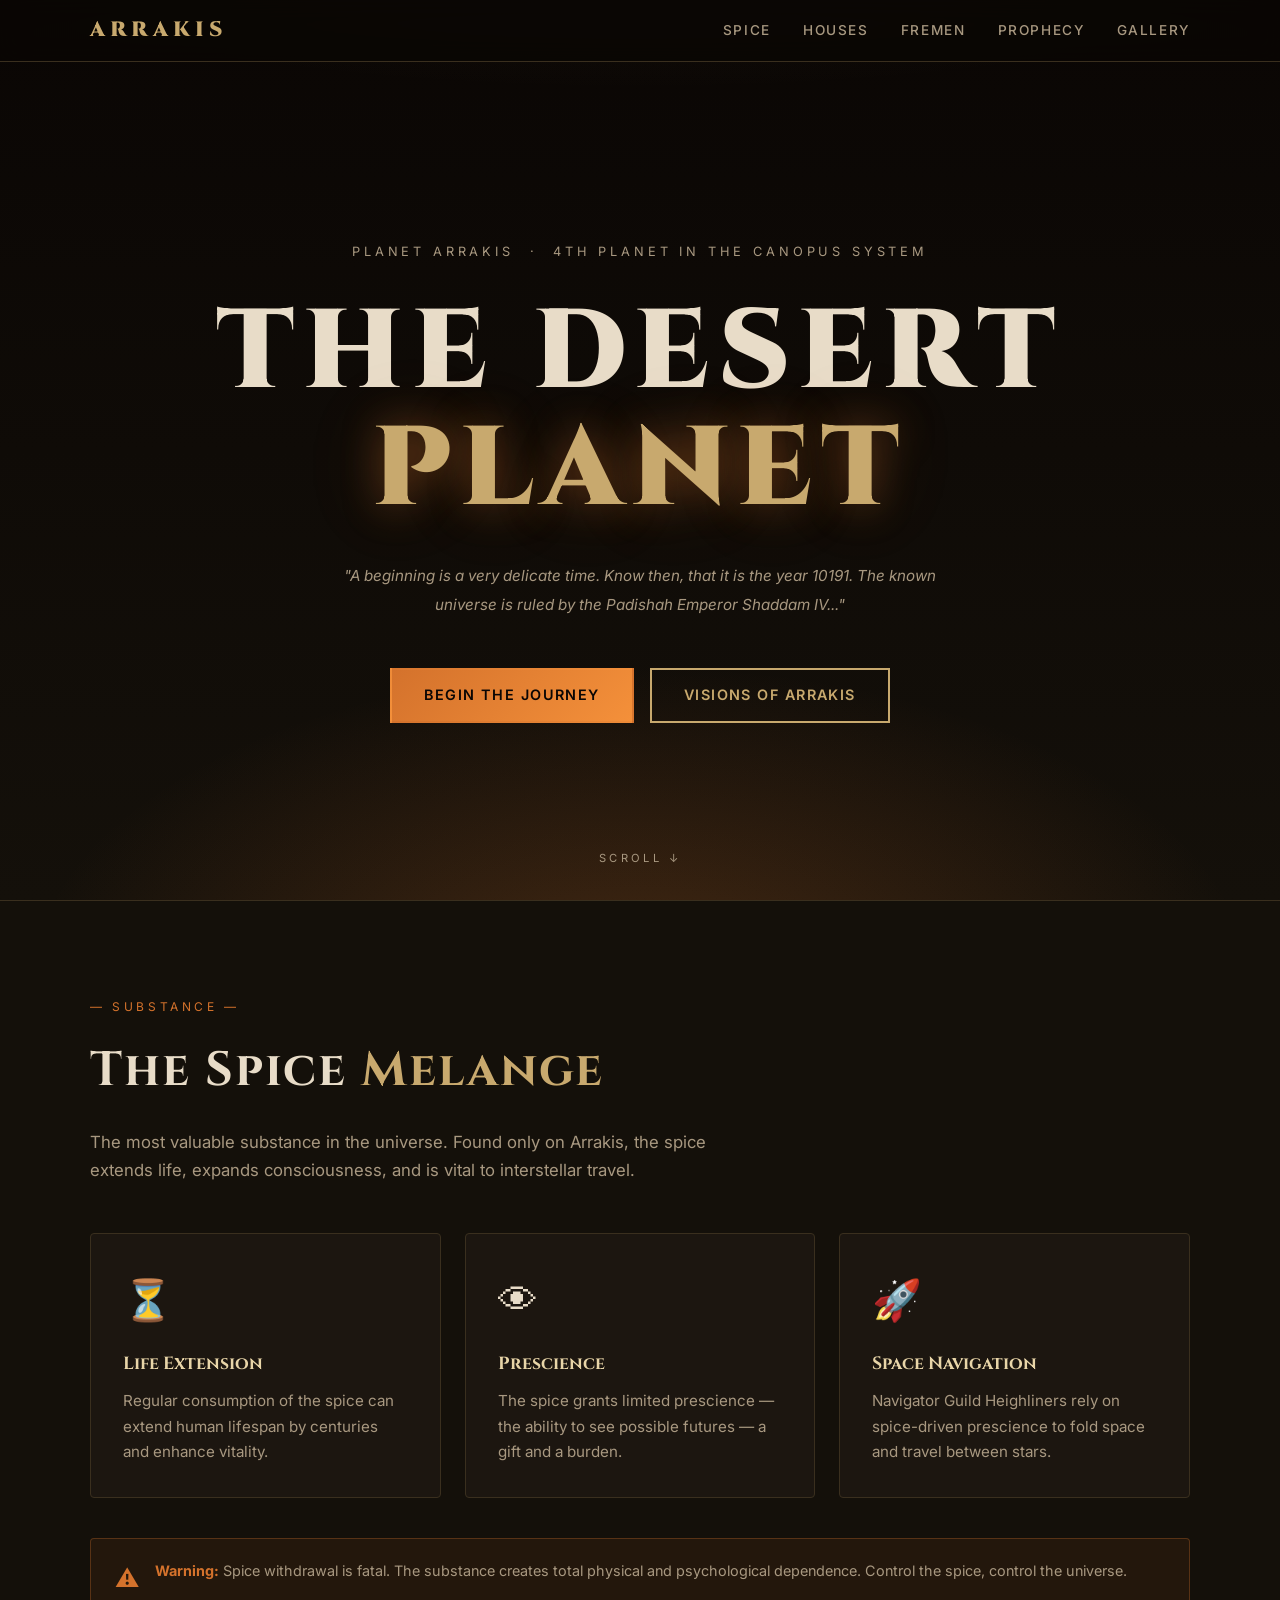
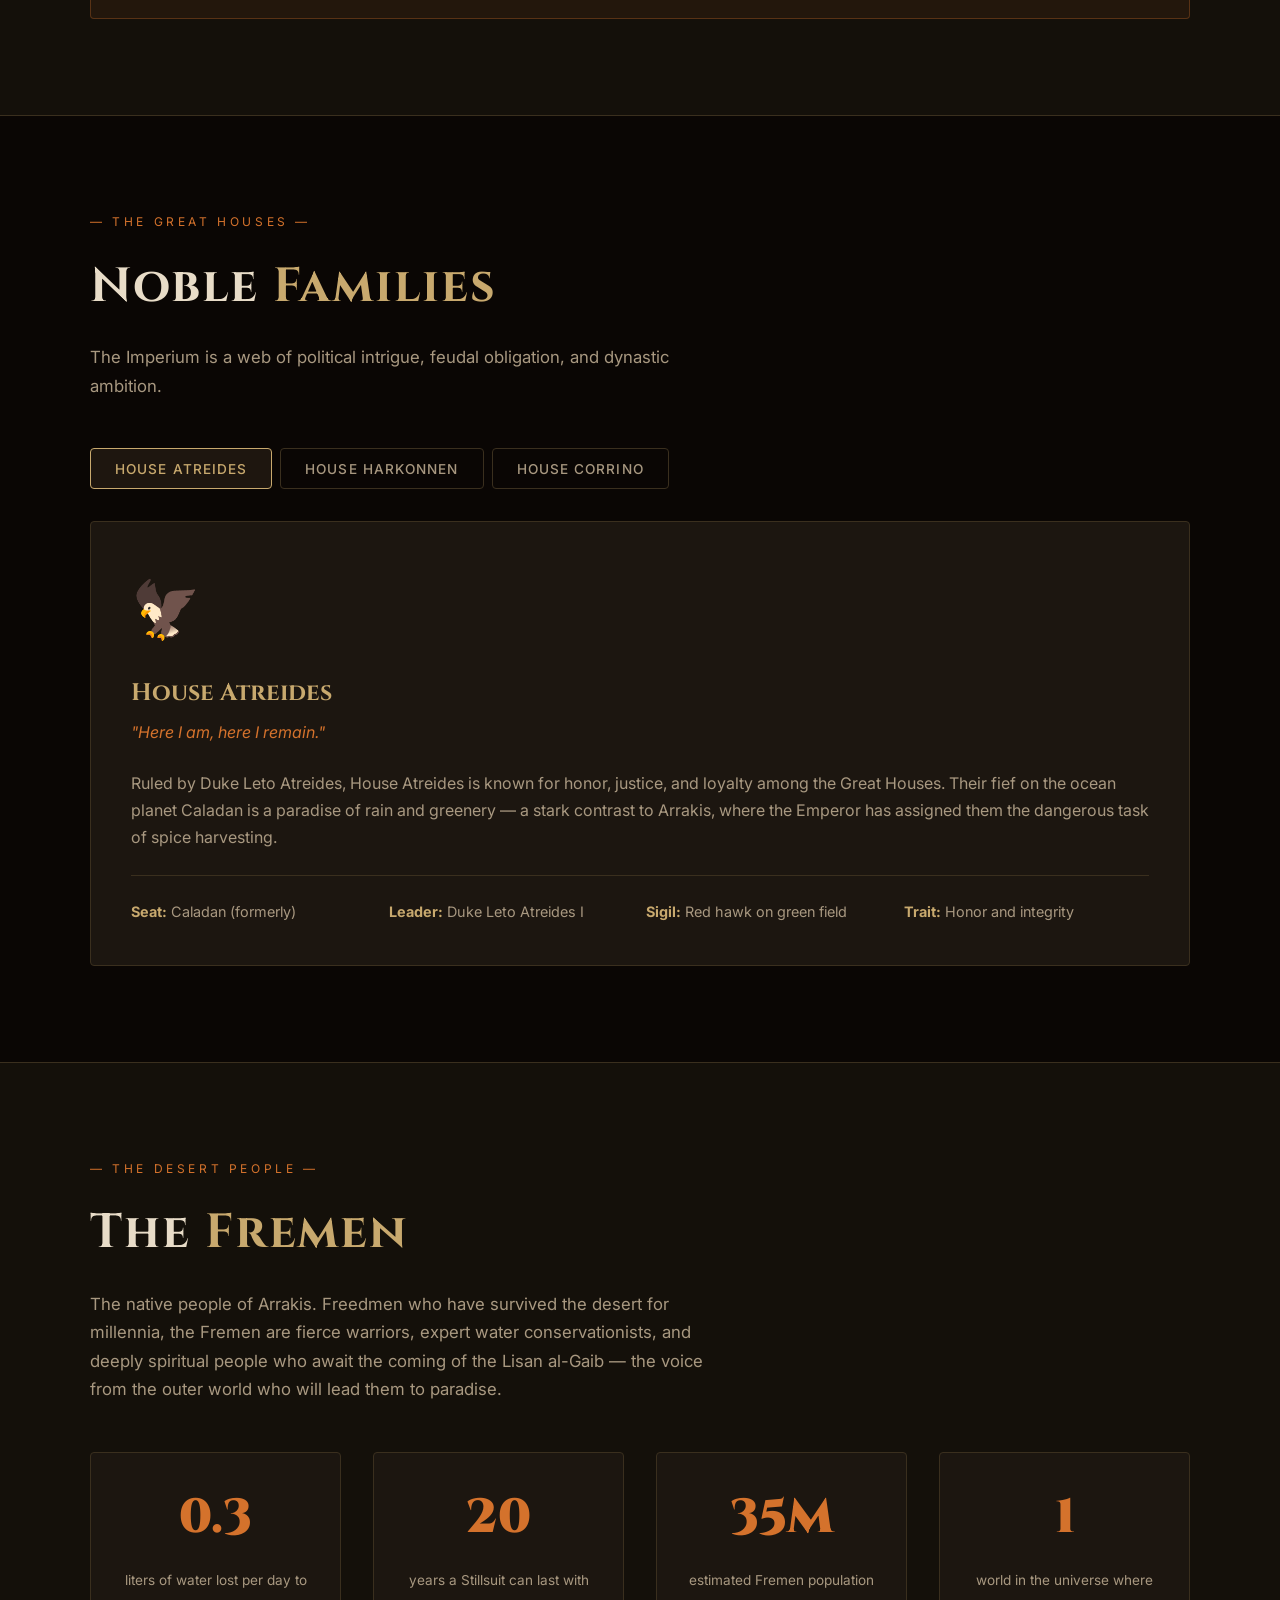
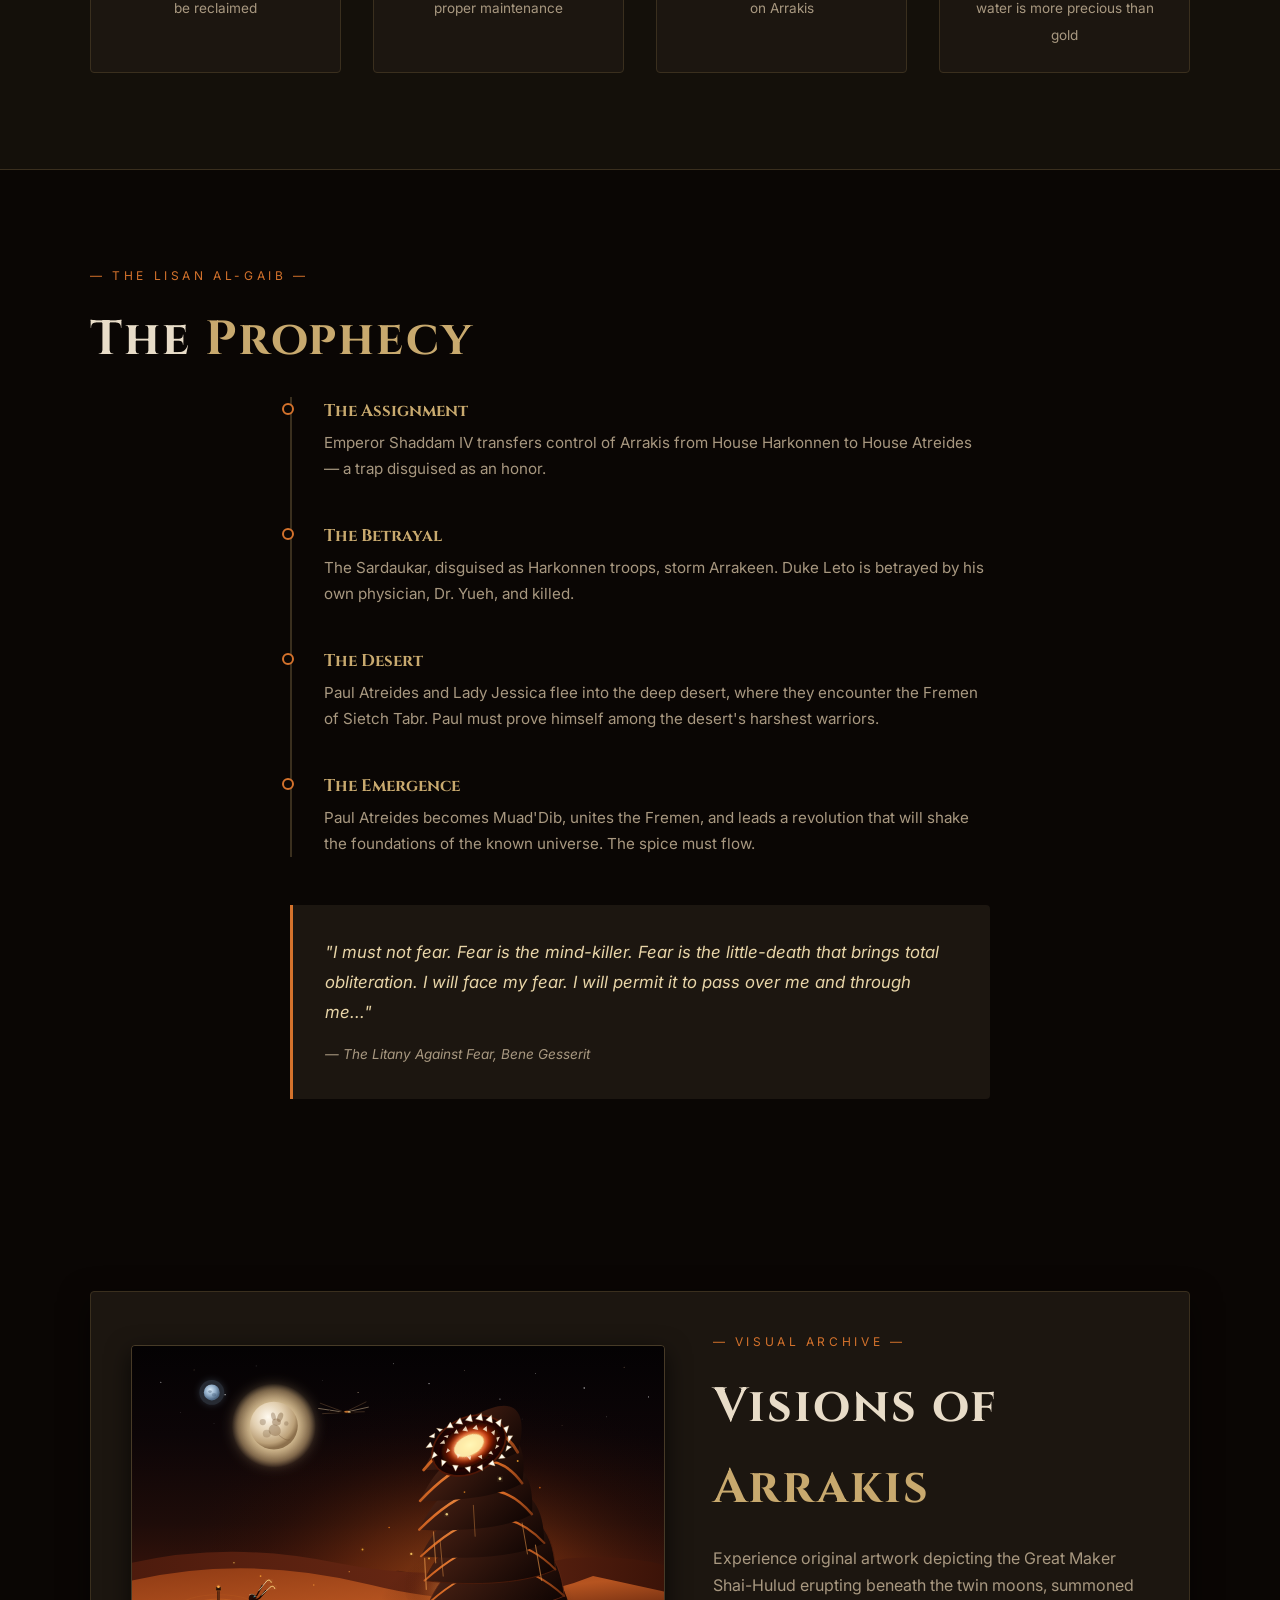
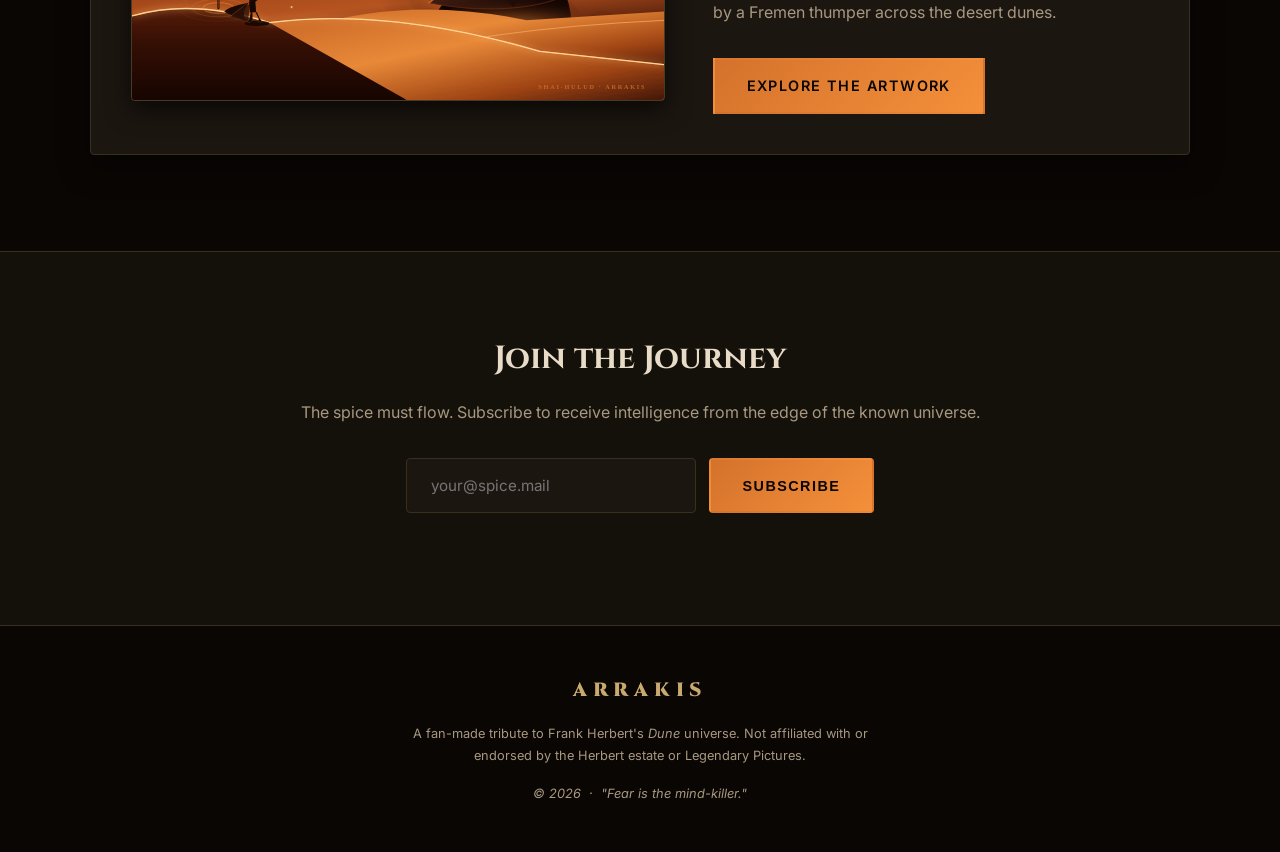
==== commit cc55a86d: "Add gallery page with Dune-inspired Shai-Hulud artwork" ====
--- a/index.html
+++ b/index.html
@@ -14,8 +14,9 @@
       <nav class="main-nav" id="mainNav">
         <a href="#spice">Spice</a>
         <a href="#houses">Houses</a>
-        <a href="# Fremen">Fremen</a>
+        <a href="#fremen">Fremen</a>
         <a href="#prophecy">Prophecy</a>
+        <a href="gallery.html">Gallery</a>
       </nav>
       <button class="nav-toggle" id="navToggle" aria-label="Toggle navigation" aria-expanded="false">
         <span></span><span></span><span></span>
@@ -36,7 +37,7 @@
         <p class="hero-quote">"A beginning is a very delicate time. Know then, that it is the year 10191. The known universe is ruled by the Padishah Emperor Shaddam IV..."</p>
         <div class="hero-actions">
           <a class="btn btn-spice" href="#prophecy">Begin the Journey</a>
-          <a class="btn btn-outline" href="#spice">Discover the Spice</a>
+          <a class="btn btn-outline" href="gallery.html">Visions of Arrakis</a>
         </div>
       </div>
       <div class="hero-scroll" aria-hidden="true">SCROLL ↓</div>
@@ -197,6 +198,25 @@
       </div>
     </section>
 
+    <!-- Gallery Teaser Section -->
+    <section class="section gallery-teaser-section">
+      <div class="container">
+        <div class="gallery-teaser-card">
+          <div class="gallery-teaser-image">
+            <a href="gallery.html">
+              <img src="assets/images/shai-hulud-dune.svg" alt="Shai-Hulud Dune Artwork Preview" loading="lazy" />
+            </a>
+          </div>
+          <div class="gallery-teaser-content">
+            <div class="section-label">— Visual Archive —</div>
+            <h2 class="section-title">Visions of <span class="accent">Arrakis</span></h2>
+            <p>Experience original artwork depicting the Great Maker Shai-Hulud erupting beneath the twin moons, summoned by a Fremen thumper across the desert dunes.</p>
+            <a class="btn btn-spice" href="gallery.html">Explore the Artwork</a>
+          </div>
+        </div>
+      </div>
+    </section>
+
     <!-- Footer CTA -->
     <section class="footer-cta">
       <div class="container">
--- a/styles.css
+++ b/styles.css
@@ -67,7 +67,14 @@
   text-transform: uppercase;
   transition: color 0.3s;
 }
-.main-nav a:hover { color: var(--sand); }
+.main-nav a:hover,
+.main-nav a.active {
+  color: var(--sand);
+}
+.main-nav a.active {
+  border-bottom: 2px solid var(--spice);
+  padding-bottom: 2px;
+}
 
 .nav-toggle {
   display: none;
@@ -515,6 +522,220 @@
 @keyframes float {
   0%, 100% { transform: translateX(-50%) translateY(0); }
   50% { transform: translateX(-50%) translateY(-8px); }
+}
+
+/* ============ GALLERY & ARTWORK STYLES ============ */
+.gallery-hero {
+  padding: 8rem 0 3rem;
+  text-align: center;
+  position: relative;
+  background:
+    radial-gradient(ellipse 70% 50% at 50% 30%, rgba(212, 114, 44, 0.18) 0%, transparent 70%),
+    linear-gradient(180deg, var(--bg-deep) 0%, var(--bg-dark) 100%);
+}
+
+.gallery-lead {
+  max-width: 680px;
+  margin: 0 auto 2.5rem;
+  font-size: 1.05rem;
+  color: var(--text-muted);
+}
+
+.artwork-frame-container {
+  max-width: 1040px;
+  margin: 0 auto 3.5rem;
+  padding: 0 1rem;
+}
+
+.artwork-wrapper {
+  position: relative;
+  border-radius: 8px;
+  overflow: hidden;
+  border: 1px solid rgba(200, 169, 110, 0.35);
+  box-shadow:
+    0 12px 40px rgba(0, 0, 0, 0.8),
+    0 0 50px rgba(212, 114, 44, 0.2);
+  background: #000;
+  transition: all 0.5s ease;
+}
+
+.artwork-wrapper.hyper-glow {
+  box-shadow:
+    0 12px 60px rgba(0, 0, 0, 0.9),
+    0 0 90px rgba(244, 144, 58, 0.55),
+    0 0 25px rgba(255, 230, 140, 0.3);
+  border-color: var(--spice-bright);
+}
+
+.artwork-wrapper img,
+.artwork-wrapper svg {
+  display: block;
+  width: 100%;
+  height: auto;
+  aspect-ratio: 1200 / 800;
+  object-fit: cover;
+}
+
+.artwork-toolbar {
+  display: flex;
+  justify-content: space-between;
+  align-items: center;
+  flex-wrap: wrap;
+  gap: 1rem;
+  margin-top: 1.5rem;
+  padding: 1rem 1.5rem;
+  background: var(--bg-card);
+  border: 1px solid var(--border);
+  border-radius: var(--radius);
+}
+
+.artwork-tags {
+  display: flex;
+  flex-wrap: wrap;
+  gap: 0.6rem;
+}
+
+.art-tag {
+  display: inline-flex;
+  align-items: center;
+  gap: 0.4rem;
+  font-size: 0.78rem;
+  letter-spacing: 0.05em;
+  background: rgba(200, 169, 110, 0.08);
+  border: 1px solid var(--border);
+  padding: 0.3rem 0.8rem;
+  border-radius: 20px;
+  color: var(--sand-light);
+}
+
+.artwork-buttons {
+  display: flex;
+  gap: 0.8rem;
+  flex-wrap: wrap;
+}
+
+.btn-sm {
+  padding: 0.5rem 1.1rem;
+  font-size: 0.8rem;
+  letter-spacing: 0.08em;
+}
+
+/* ============ LORE CARDS ============ */
+.lore-section {
+  padding: 4rem 0 6rem;
+  background: var(--bg-dark);
+  border-top: 1px solid var(--border);
+  border-bottom: 1px solid var(--border);
+}
+
+.lore-grid {
+  display: grid;
+  grid-template-columns: repeat(auto-fit, minmax(280px, 1fr));
+  gap: 2rem;
+  margin-top: 2rem;
+}
+
+.lore-card {
+  background: var(--bg-card);
+  border: 1px solid var(--border);
+  border-radius: var(--radius);
+  padding: 2.2rem 1.8rem;
+  position: relative;
+  transition: transform 0.3s ease, border-color 0.3s ease;
+}
+
+.lore-card:hover {
+  transform: translateY(-5px);
+  border-color: var(--sand);
+}
+
+.lore-icon {
+  font-size: 2.4rem;
+  margin-bottom: 1rem;
+  display: inline-block;
+}
+
+.lore-card h3 {
+  font-family: 'Cinzel', serif;
+  font-size: 1.25rem;
+  color: var(--sand-light);
+  margin-bottom: 0.8rem;
+}
+
+.lore-card p {
+  color: var(--text-muted);
+  font-size: 0.92rem;
+  line-height: 1.7;
+}
+
+.gallery-quote {
+  max-width: 800px;
+  margin: 4rem auto 0;
+  text-align: center;
+  padding: 2.5rem;
+  border-top: 1px solid var(--border);
+  border-bottom: 1px solid var(--border);
+  background: rgba(20, 16, 10, 0.4);
+}
+
+.gallery-quote p {
+  font-family: 'Cinzel', serif;
+  font-size: 1.15rem;
+  color: var(--sand-light);
+  font-style: italic;
+  margin-bottom: 0.8rem;
+  line-height: 1.8;
+}
+
+.gallery-quote cite {
+  font-size: 0.85rem;
+  color: var(--spice);
+  letter-spacing: 0.1em;
+  text-transform: uppercase;
+}
+
+/* ============ GALLERY TEASER (HOMEPAGE) ============ */
+.gallery-teaser-section {
+  background: var(--bg-deep);
+}
+
+.gallery-teaser-card {
+  display: grid;
+  grid-template-columns: 1.1fr 0.9fr;
+  gap: 3rem;
+  align-items: center;
+  background: var(--bg-card);
+  border: 1px solid var(--border);
+  border-radius: var(--radius);
+  padding: 2.5rem;
+  position: relative;
+  overflow: hidden;
+  box-shadow: 0 10px 30px rgba(0, 0, 0, 0.5);
+}
+
+.gallery-teaser-image {
+  border-radius: var(--radius);
+  overflow: hidden;
+  border: 1px solid rgba(200, 169, 110, 0.25);
+  box-shadow: 0 8px 25px rgba(0, 0, 0, 0.7);
+  transition: transform 0.4s ease, border-color 0.4s ease;
+}
+
+.gallery-teaser-card:hover .gallery-teaser-image {
+  transform: scale(1.02);
+  border-color: var(--spice);
+}
+
+.gallery-teaser-image img {
+  width: 100%;
+  height: auto;
+  display: block;
+}
+
+.gallery-teaser-content p {
+  color: var(--text-muted);
+  margin-bottom: 2rem;
+  font-size: 1rem;
 }
 
 /* ============ RESPONSIVE ============ */
@@ -532,6 +753,9 @@
   .main-nav.open { display: flex; }
   .main-nav a { margin: 0.5rem 0; }
   .hero { padding: 6rem 0 3rem; }
+  .gallery-hero { padding: 6rem 0 2rem; }
+  .gallery-teaser-card { grid-template-columns: 1fr; gap: 2rem; padding: 1.5rem; }
+  .artwork-toolbar { flex-direction: column; align-items: flex-start; }
   .house-panel { padding: 1.5rem; }
   .prophecy-timeline { padding-left: 1.5rem; }
   .timeline-dot { left: -2.1rem; }
